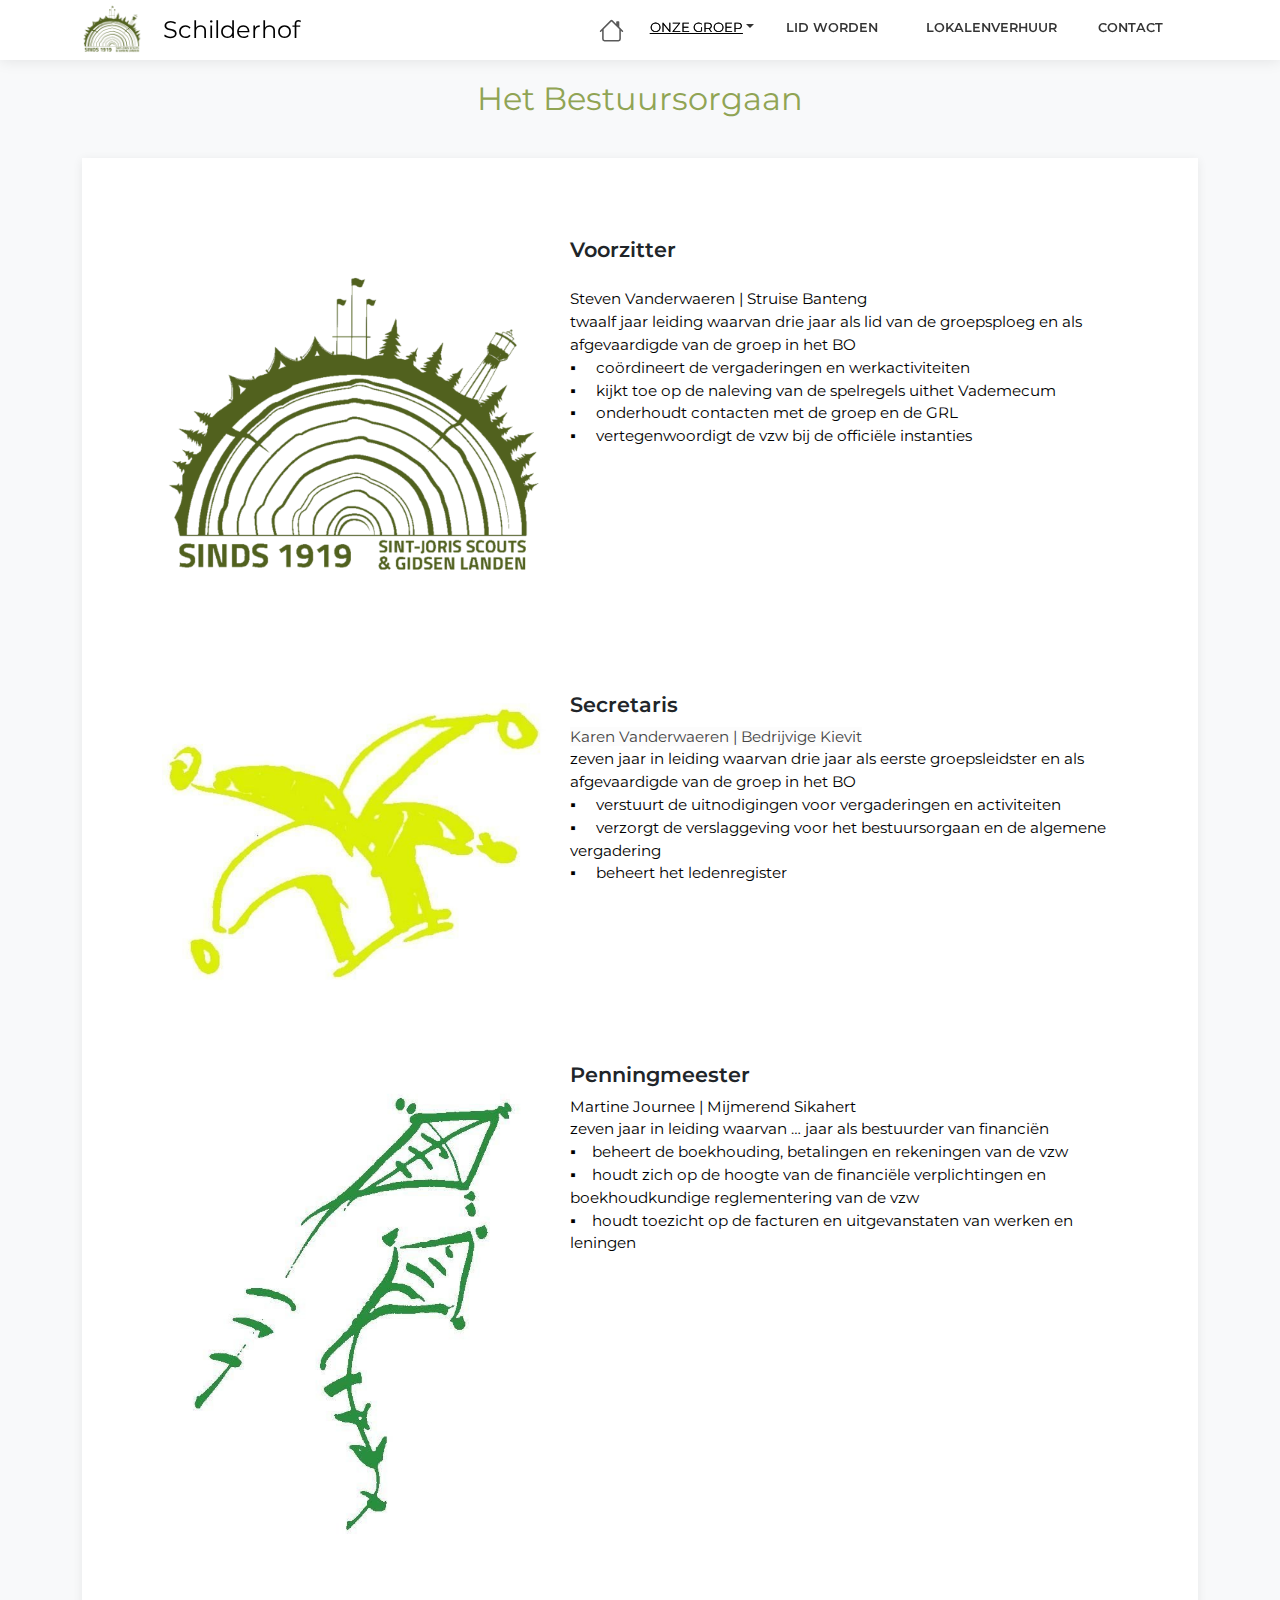
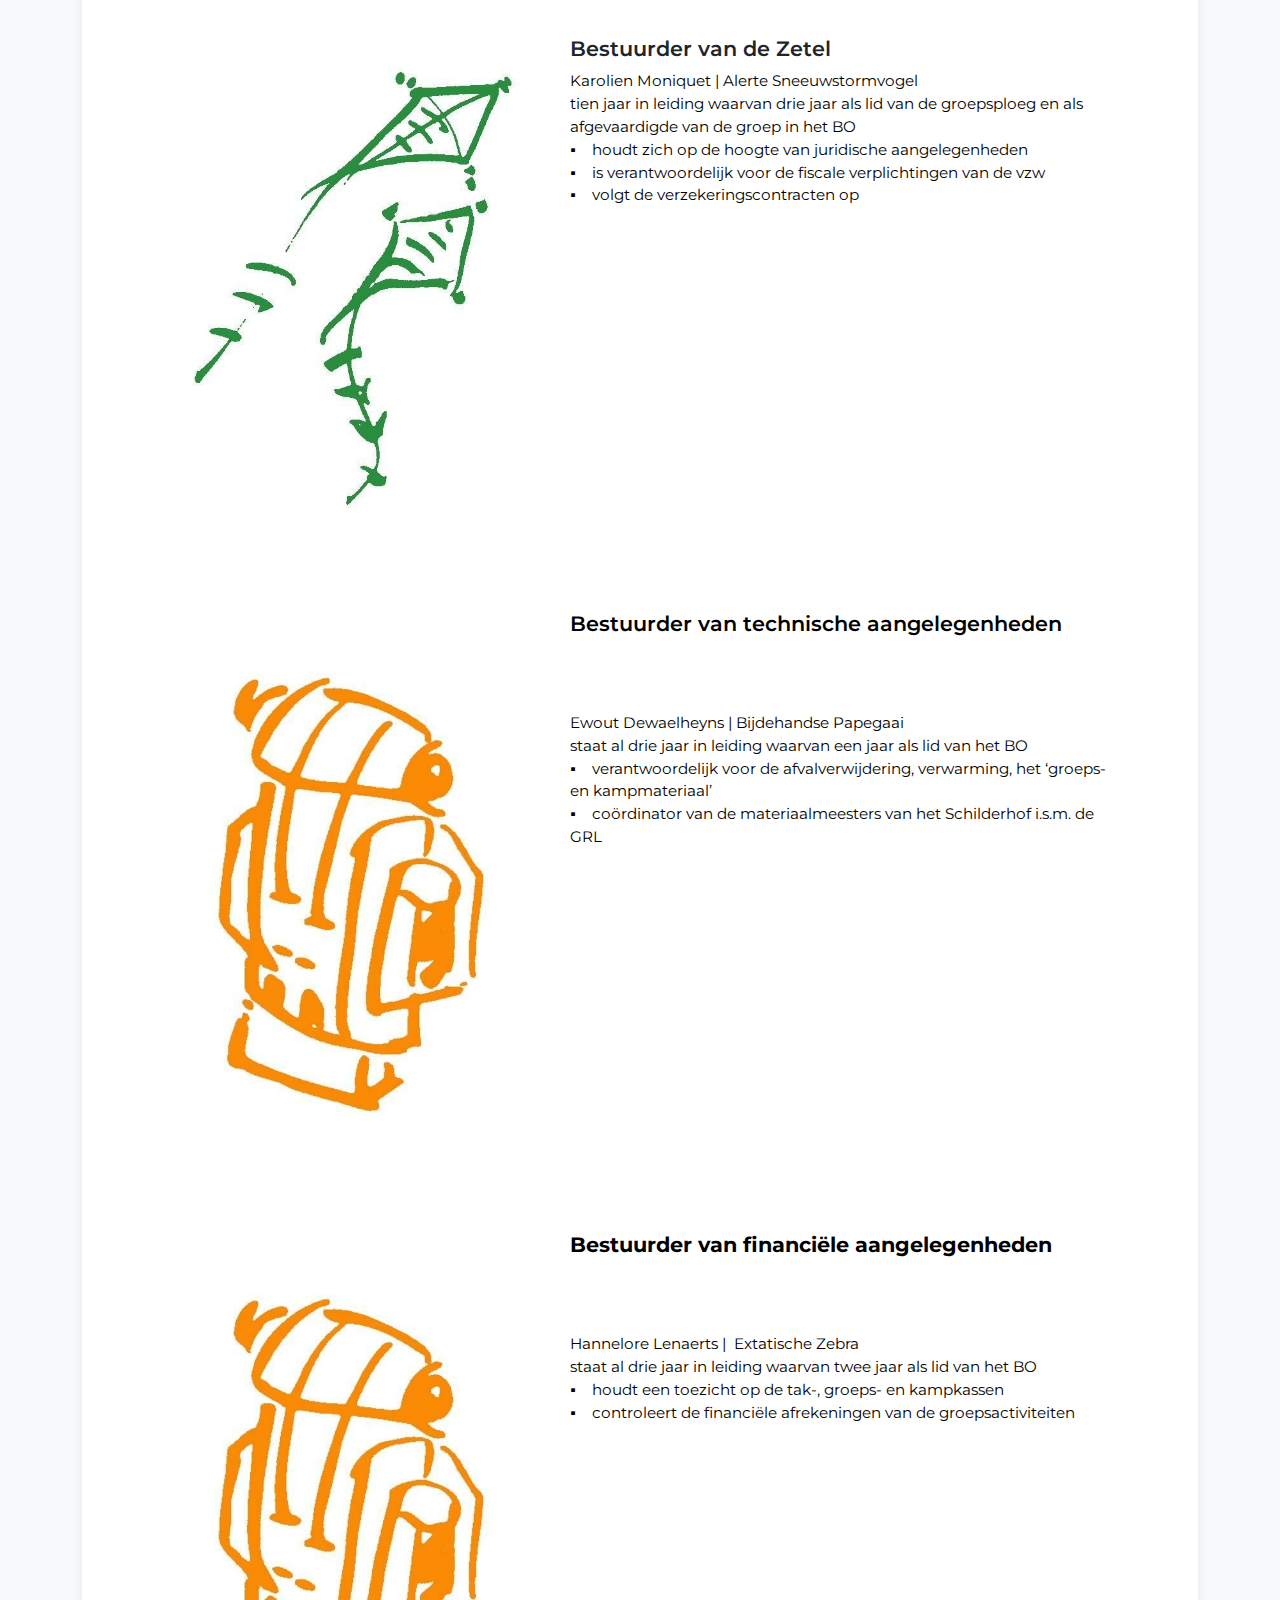
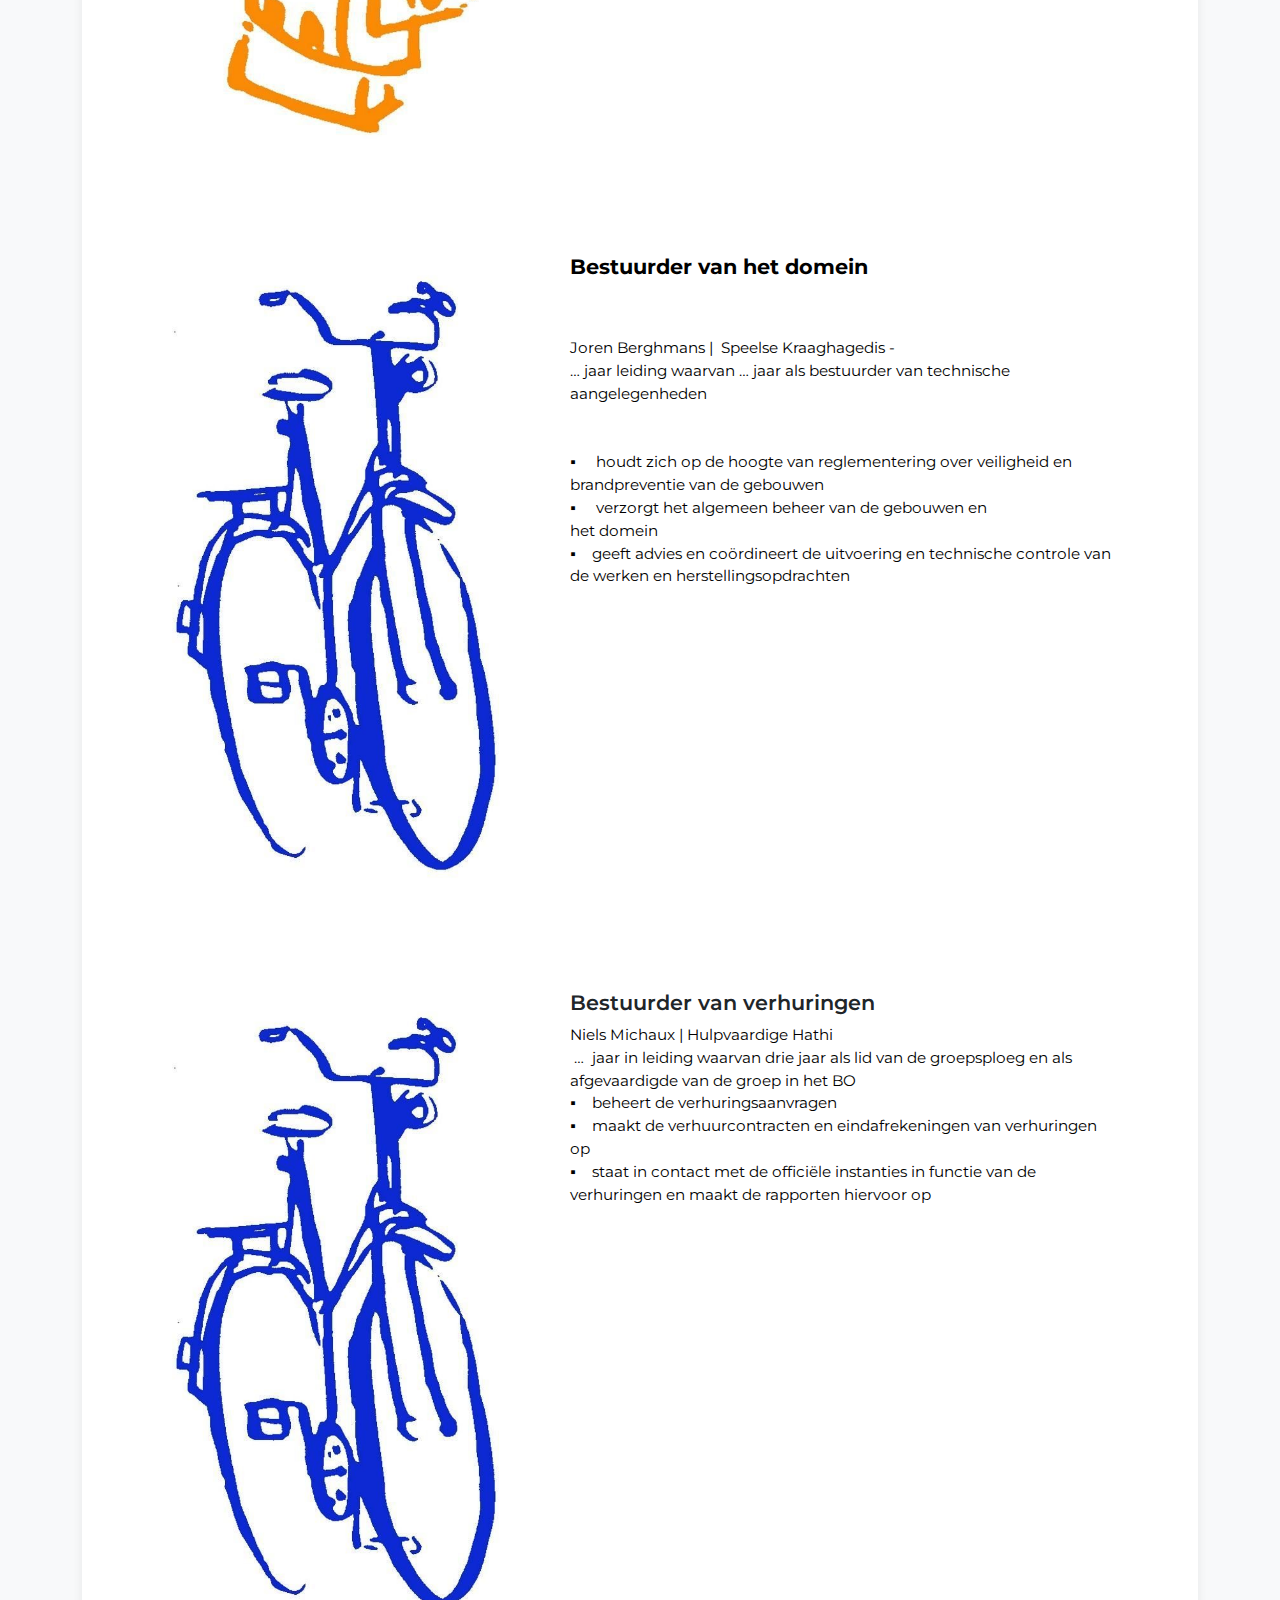
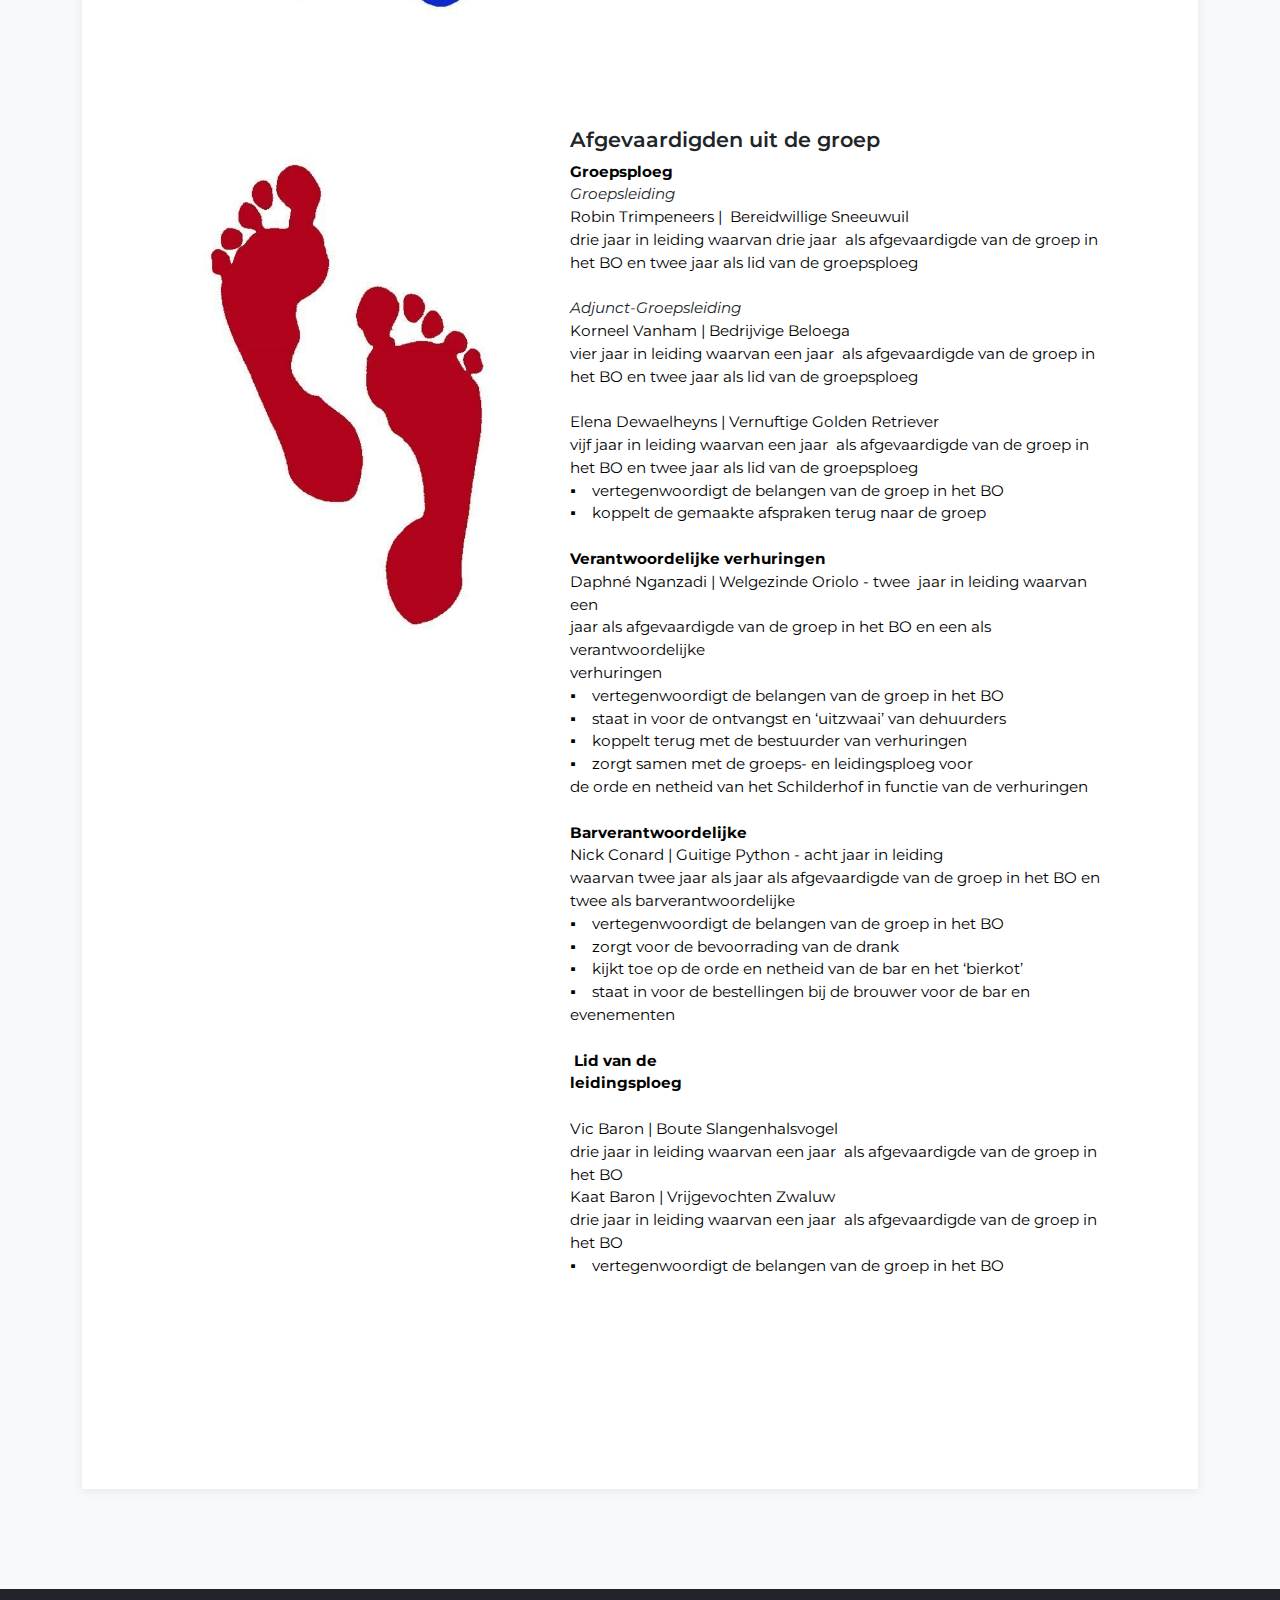
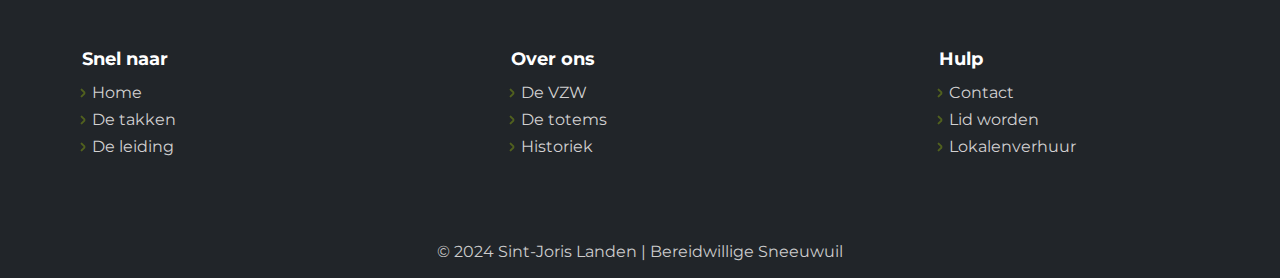
==== BOleden.html @ 9e057d5a "Initial upload" ====
<!DOCTYPE html>
<html data-bs-theme="light" lang="en">

<head>
    <meta charset="utf-8">
    <meta name="viewport" content="width=device-width, initial-scale=1.0, shrink-to-fit=no">
    <title>BO - Schilderhof</title>
    <meta name="description" content="Landense Sint-Joris scouts">
    <link rel="icon" type="image/png" sizes="512x512" href="assets/img/Logos/cropped-Pictogram-site-groen-transparant-vierkant-2.png">
    <link rel="icon" type="image/png" sizes="512x512" href="assets/img/Logos/cropped-Pictogram-site-groen-transparant-vierkant-2.png">
    <link rel="stylesheet" href="assets/bootstrap/css/bootstrap.min.css">
    <link rel="stylesheet" href="assets/css/Montserrat.css">
    <link rel="stylesheet" href="assets/css/baguetteBox.min.css">
    <link rel="stylesheet" href="assets/css/schilderhof.css">
    <link rel="stylesheet" href="assets/css/vanilla-zoom.min.css">
    <link rel="stylesheet" href="assets/css/VZW.css">
</head>

<body>
    <nav class="navbar navbar-expand-lg fixed-top bg-body clean-navbar" style="width: 100%;">
        <div class="container"><button data-bs-toggle="collapse" class="navbar-toggler" data-bs-target="#navcol-1"><span class="visually-hidden">Toggle navigation</span><span class="navbar-toggler-icon"></span></button>
            <div class="collapse navbar-collapse d-flex flex-row m-auto align-items-xl-center" id="navcol-1" style="width: 99%;"><img src="assets/img/Logos/cropped-Pictogram-site-groen-transparant-vierkant-2.png" width="71" height="60" style="width: 60px;height: 60px;"><a class="navbar-brand logo" href="index.html" style="padding-right: 0px;margin-right: 34px;padding-left: 6px;margin-left: 15px;">Schilderhof</a>
                <ul class="navbar-nav ms-auto">
                    <li class="nav-item" style="padding-right: 24px;transform: translateX(18px);"><a class="nav-link" href="index.html"><svg xmlns="http://www.w3.org/2000/svg" width="25" height="25" fill="currentColor" class="bi bi-house" viewBox="0 0 16 16">
                        <path d="M8.707 1.5a1 1 0 0 0-1.414 0L.646 8.146a.5.5 0 0 0 .708.708L2 8.207V13.5A1.5 1.5 0 0 0 3.5 15h9a1.5 1.5 0 0 0 1.5-1.5V8.207l.646.647a.5.5 0 0 0 .708-.708L13 5.793V2.5a.5.5 0 0 0-.5-.5h-1a.5.5 0 0 0-.5.5v1.293zM13 7.207V13.5a.5.5 0 0 1-.5.5h-9a.5.5 0 0 1-.5-.5V7.207l5-5z"/>
                    </svg></a></li>
                    <li class="nav-item text-center d-flex align-items-xl-start" style="width: 140px;font-family: Montserrat, sans-serif;padding-right: 0px;text-shadow: 0px 0px rgb(0,0,0);">
                        <div class="nav-item dropdown" style="padding-right: 0px;"><a class="dropdown-toggle text-center pe-xl-0" aria-expanded="false" data-bs-toggle="dropdown" href="#" style="color: var(--bs-navbar-hover-color);width: 120px;height: 35.1875px;display: block;padding: 8px;font-family: Montserrat, sans-serif;text-shadow: 0px 0px var(--bs-navbar-active-color);--bs-body-font-weight: 400;">ONZE GROEP</a>
                            <div class="dropdown-menu"><a class="dropdown-item" href="over-ons.html">De groep</a><a class="dropdown-item" href="takken.html">De takken</a><a class="dropdown-item" href="leiding.html">De leiding</a><a class="dropdown-item" href="DeVZW.html">De VZW</a><a class="dropdown-item" href="historiek.html" style="color: rgb(33, 37, 41);">Historiek</a><a class="dropdown-item" href="totems.html">De Totems</a></div>
                        </div>
                    </li>
                    <li class="nav-item text-center" style="width: 140px;padding-right: 0px;"><a class="nav-link text-center d-flex" href="lidWorden.html" style="color: var(--bs-navbar-hover-color);font-family: Montserrat, sans-serif;">Lid worden</a></li>
                    <li class="nav-item" style="width: 140px;padding-right: 0px;"><a class="nav-link" href="lokalenverhuur.html" style="color: var(--bs-navbar-hover-color);">Lokalenverhuur</a></li>
                    <li class="nav-item" style="width: 140px;padding-right: 0px;padding-left: 32px;"><a class="nav-link" href="contact.html" style="color: var(--bs-navbar-hover-color);">Contact</a></li>
                </ul>
            </div>
        </div>
    </nav>
    <main class="page">
        <section class="clean-block clean-blog-list dark">
            <div class="container">
                <div class="block-heading">
                    <h2 class="turnGreenLogo">Het Bestuursorgaan</h2>
                </div>
                <div class="block-content">
                    <div id="groepsploeg" class="clean-blog-post">
                        <div class="row">
                            <div class="col-lg-5"><img class="rounded img-fluid" src="assets/img/Logos/cropped-Pictogram-site-groen-transparant-vierkant-2.png"></div>
                            <div class="col-lg-7">
                                <h3>Voorzitter</h3>
                                <div class="info"></div>
                                <p><span style="color: black;">Steven Vanderwaeren | Struise Banteng&nbsp;</span><br><span style="color: black;">twaalf jaar leiding waarvan drie jaar als lid van de groepsploeg en als afgevaardigde van&nbsp;de groep in het BO</span><br><span style="color: black;">▪&nbsp; &nbsp; &nbsp;coördineert de vergaderingen en werkactiviteiten</span><br><span style="color: black;">▪&nbsp; &nbsp; &nbsp;kijkt toe op de naleving van de spelregels uithet Vademecum</span><br><span style="color: black;">▪&nbsp; &nbsp; &nbsp;onderhoudt contacten met de groep en de GRL</span><br><span style="color: black;">▪&nbsp; &nbsp; &nbsp;vertegenwoordigt de vzw bij de officiële instanties</span><br><br><br></p>
                            </div>
                        </div>
                    </div>
                    <div class="clean-blog-post">
                        <div class="row">
                            <div class="col-lg-5"><img class="rounded img-fluid" src="assets/img/Takken/Takteken_kapoenen-zeehondjes_hr_rgb.jpg"></div>
                            <div class="col-lg-7">
                                <h3>Secretaris</h3>
                                <p><span style="color: rgb(68, 68, 68); background-color: rgb(252, 252, 252);">Karen Vanderwaeren | Bedrijvige Kievit</span><br><span style="color: black;"> zeven jaar in leiding waarvan drie jaar als eerste groepsleidster en als afgevaardigde van de groep in het BO</span><br><span style="color: black;">▪&nbsp; &nbsp; &nbsp;verstuurt de uitnodigingen voor vergaderingen en&nbsp;activiteiten</span><br><span style="color: black;">▪&nbsp; &nbsp; &nbsp;verzorgt de verslaggeving voor het bestuursorgaan&nbsp;en de algemene vergadering</span><br><span style="color: black;">▪&nbsp; &nbsp; &nbsp;beheert het ledenregister</span><br><br><br></p>
                            </div>
                        </div>
                    </div>
                    <div class="clean-blog-post">
                        <div class="row">
                            <div class="col-lg-5"><img class="rounded img-fluid" src="assets/img/Takken/Takteken_(zee)kabouters-welpen_hr_rgb.jpg"></div>
                            <div class="col-lg-7">
                                <h3>Penningmeester</h3>
                                <p><span style="color: black;">Martine&nbsp;Journee | Mijmerend Sikahert&nbsp;</span><br><span style="color: black;">zeven jaar in leiding waarvan … jaar als&nbsp;bestuurder van financiën</span><br><span style="color: black;">▪&nbsp; &nbsp; beheert de boekhouding, betalingen en rekeningen&nbsp;van de vzw</span><br><span style="color: black;">▪&nbsp; &nbsp; houdt zich op de hoogte van de financiële&nbsp;verplichtingen en boekhoudkundige reglementering van de vzw</span><br><span style="color: black;">▪&nbsp; &nbsp; houdt toezicht op de facturen en uitgevanstaten&nbsp;van werken en leningen</span><br><br><br><br><br></p>
                            </div>
                        </div>
                    </div>
                    <div class="clean-blog-post">
                        <div class="row">
                            <div class="col-lg-5"><img class="rounded img-fluid" src="assets/img/Takken/Takteken_(zee)kabouters-welpen_hr_rgb.jpg"></div>
                            <div class="col-lg-7">
                                <h3>Bestuurder van de Zetel</h3>
                                <p><span style="color: black;">Karolien Moniquet | Alerte Sneeuwstormvogel </span><br><span style="color: black;">tien jaar in leiding waarvan drie jaar als lid van de groepsploeg en als afgevaardigde van de groep in het BO</span><br><span style="color: black;">▪&nbsp;&nbsp;&nbsp;&nbsp;houdt zich op de hoogte van juridische aangelegenheden</span><br><span style="color: black;">▪&nbsp;&nbsp;&nbsp;&nbsp;is verantwoordelijk voor de fiscale verplichtingen van de vzw</span><br><span style="color: black;">▪&nbsp;&nbsp;&nbsp;&nbsp;volgt de verzekeringscontracten op</span><br><br><br></p>
                            </div>
                        </div>
                    </div>
                    <div class="clean-blog-post">
                        <div class="row">
                            <div class="col-lg-5"><img class="rounded img-fluid" src="assets/img/Takken/Takteken_jonggidsen-jongverkenners-scheepsmakkers_hr_rgb%20web%202020.jpg"></div>
                            <div class="col-lg-7">
                                <h3><span style="color: black;">Bestuurder van&nbsp;technische aangelegenheden </span><br><br><br></h3>
                                <div class="info"></div>
                                <p><span style="color: black;">Ewout Dewaelheyns | Bijdehandse Papegaai </span><br><span style="color: black;">staat al drie jaar in leiding waarvan een&nbsp;jaar als lid van het BO</span><br><span style="color: black;">▪&nbsp; &nbsp; verantwoordelijk voor de afvalverwijdering,&nbsp;verwarming, het ‘groeps- en kampmateriaal’</span><br><span style="color: black;">▪&nbsp; &nbsp; coördinator van de materiaalmeesters van het&nbsp;Schilderhof i.s.m. de GRL</span><br><br><br><br><br></p>
                            </div>
                        </div>
                    </div>
                    <div class="clean-blog-post">
                        <div class="row">
                            <div class="col-lg-5"><img class="rounded img-fluid" src="assets/img/Takken/Takteken_jonggidsen-jongverkenners-scheepsmakkers_hr_rgb%20web%202020.jpg"></div>
                            <div class="col-lg-7">
                                <h3><strong><span style="color: black;">Bestuurder van financiële aangelegenheden</span></strong><br><br><br></h3>
                                <div class="info"></div>
                                <p><span style="color: black;">Hannelore Lenaerts |&nbsp; Extatische Zebra </span><br><span style="color: black;">staat al drie jaar in leiding waarvan twee jaar als lid van het BO</span><br><span style="color: black;">▪&nbsp; &nbsp; houdt een toezicht op de tak-, groeps- en&nbsp;kampkassen</span><br><span style="color: black;">▪&nbsp; &nbsp; controleert de financiële afrekeningen van de&nbsp;groepsactiviteiten</span><br><br></p>
                            </div>
                        </div>
                    </div>
                    <div class="clean-blog-post">
                        <div class="row">
                            <div class="col-lg-5"><img class="rounded img-fluid" src="assets/img/Takken/Takteken_(zee)gidsen-verkenners_hr_rgb%20web2020.jpg"></div>
                            <div class="col-lg-7">
                                <h3><strong><span style="color: black;">Bestuurder van het domein</span></strong><br><br><br></h3>
                                <p><span style="color: black;">Joren Berghmans |&nbsp; Speelse Kraaghagedis -</span><br><span style="color: black;">… jaar leiding waarvan … jaar als bestuurder van technische aangelegenheden </span><br><br><br><span style="color: black;">▪&nbsp;&nbsp;&nbsp;&nbsp;&nbsp;houdt zich op de hoogte van reglementering over veiligheid en brandpreventie van de gebouwen</span><br><span style="color: black;">▪&nbsp;&nbsp;&nbsp;&nbsp;&nbsp;verzorgt het algemeen beheer van de gebouwen en</span><br><span style="color: black;">het domein</span><br><span style="color: black;">▪&nbsp;&nbsp;&nbsp;&nbsp;geeft advies en coördineert de uitvoering en technische controle van de werken en herstellingsopdrachten</span><br><br><br></p>
                            </div>
                        </div>
                    </div>
                    <div class="clean-blog-post">
                        <div class="row">
                            <div class="col-lg-5"><img class="rounded img-fluid" src="assets/img/Takken/Takteken_(zee)gidsen-verkenners_hr_rgb%20web2020.jpg"></div>
                            <div class="col-lg-7">
                                <h3>Bestuurder van verhuringen</h3>
                                <p><span style="color: black;">Niels Michaux | Hulpvaardige Hathi&nbsp;</span><br><span style="color: black;">&nbsp;…&nbsp; jaar in leiding waarvan drie jaar als lid van de groepsploeg en als afgevaardigde van de groep in het BO</span><br><span style="color: black;">▪&nbsp;&nbsp;&nbsp;&nbsp;beheert de verhuringsaanvragen</span><br><span style="color: black;">▪&nbsp;&nbsp;&nbsp;&nbsp;maakt de verhuurcontracten en eindafrekeningen van verhuringen op</span><br><span style="color: black;">▪&nbsp;&nbsp;&nbsp;&nbsp;staat in contact met de officiële instanties in functie van de verhuringen en maakt de rapporten hiervoor op</span><br><br><br></p>
                            </div>
                        </div>
                    </div>
                    <div class="clean-blog-post">
                        <div class="row">
                            <div class="col-lg-5"><img class="rounded img-fluid" src="assets/img/Takken/Takteken_jins-loodsen_hr_rgb%20web2020.jpg"></div>
                            <div class="col-lg-7">
                                <h3>Afgevaardigden uit de groep</h3>
                                <p>
                                    <strong><span style="color: black;">Groepsploeg</span></strong>
                                    <br><i>Groepsleiding</i>
                                    <br><span style="color: black;">Robin Trimpeneers |&nbsp; Bereidwillige Sneeuwuil</span><br><span style="color: black;">drie jaar in leiding waarvan drie jaar &nbsp;als&nbsp;afgevaardigde van de groep in het BO en twee&nbsp;jaar als lid van de groepsploeg</span><br>
                                    <br><i>Adjunct-Groepsleiding</i>
                                    <br><span style="color: black;">Korneel Vanham | Bedrijvige Beloega </span><br><span style="color: black;">vier jaar in leiding waarvan een jaar &nbsp;als&nbsp;afgevaardigde van de groep in het BO en twee&nbsp;jaar als lid van de groepsploeg</span><br>
                                    <br><span style="color: black;">Elena Dewaelheyns | Vernuftige Golden Retriever </span><br><span style="color: black;">vijf jaar in leiding waarvan een jaar &nbsp;als&nbsp;afgevaardigde van de groep in het BO en twee&nbsp;jaar als lid van de groepsploeg</span><br>


                                    <span style="color: black;">▪&nbsp; &nbsp; vertegenwoordigt de belangen van de groep in het&nbsp;BO</span><br><span style="color: black;">▪&nbsp; &nbsp; koppelt de gemaakte afspraken terug naar de groep</span>
                                    <br><br><strong><span style="color: black;">Verantwoordelijke verhuringen</span></strong><br><span style="color: black;">Daphné Nganzadi | Welgezinde Oriolo  - twee&nbsp; jaar in leiding waarvan een&nbsp;</span><br><span style="color: black;">jaar als afgevaardigde van de groep in het BO en een als verantwoordelijke</span><br><span style="color: black;">verhuringen</span><br><span style="color: black;">▪&nbsp;&nbsp;&nbsp;&nbsp;vertegenwoordigt de belangen van de groep in het BO</span><br><span style="color: black;">▪&nbsp;&nbsp;&nbsp;&nbsp;staat in voor de ontvangst en ‘uitzwaai’ van dehuurders</span><br><span style="color: black;">▪&nbsp;&nbsp;&nbsp;&nbsp;koppelt terug met de bestuurder van verhuringen</span><br><span style="color: black;">▪&nbsp;&nbsp;&nbsp;&nbsp;zorgt samen met de groeps- en leidingsploeg voor</span><br><span style="color: black;">de orde en netheid van het Schilderhof in functie van de verhuringen</span><br><br><strong><span style="color: black;">Barverantwoordelijke</span></strong><span style="color: black;">&nbsp;</span><br><span style="color: black;">Nick Conard |&nbsp;Guitige Python - acht jaar in leiding</span><br><span style="color: black;">waarvan twee jaar als jaar als&nbsp;afgevaardigde van de groep in het BO en twee als barverantwoordelijke</span><br><span style="color: black;">▪&nbsp; &nbsp; vertegenwoordigt de belangen van de groep in het&nbsp;BO</span><br><span style="color: black;">▪&nbsp; &nbsp; zorgt voor de bevoorrading van de drank</span><br><span style="color: black;">▪&nbsp; &nbsp; kijkt toe op de orde en netheid van de bar en het&nbsp;‘bierkot’</span><br><span style="color: black;">▪&nbsp; &nbsp; staat in voor de bestellingen bij de brouwer voor&nbsp;de bar en evenementen</span><br><br><span style="color: black;">&nbsp;</span><strong><span style="color: black;">Lid van de</span></strong><br><strong><span style="color: black;">leidingsploeg</span></strong><br><br>
                                    <span style="color: black;">Vic Baron | Boute Slangenhalsvogel </span><br><span style="color: black;">drie jaar in leiding waarvan een jaar &nbsp;als&nbsp;afgevaardigde van de groep in het BO<br>
                                    <span style="color: black;">Kaat Baron | Vrijgevochten Zwaluw</span><br><span style="color: black;">drie jaar in leiding waarvan een jaar &nbsp;als&nbsp;afgevaardigde van de groep in het BO<br>


                                        <span style="color: black;">▪&nbsp; &nbsp; vertegenwoordigt de belangen van de groep in het&nbsp;BO</span><br><br><br></span></span></p>
                            </div>
                        </div>
                    </div>
                </div>
            </div>
        </section>
    </main>
    <footer class="page-footer dark">
        <div class="container">
            <div class="row" style="width: 1714px;">
                <div class="col-sm-3">
                    <h5>Snel naar</h5>
                    <ul>
                        <li><a href="index.html">Home</a></li>
                        <li><a href="takken.html">De takken</a></li>
                        <li><a href="leiding.html">De leiding</a></li>
                    </ul>
                </div>
                <div class="col-sm-3">
                    <h5>Over ons</h5>
                    <ul>
                        <li><a href="DeVZW.html">De VZW</a></li>
                        <li><a href="totems.html">De totems</a></li>
                        <li><a href="historiek.html">Historiek</a></li>
                    </ul>
                </div>
                <div class="col-sm-3">
                    <h5>Hulp</h5>
                    <ul>
                        <li><a href="contact.html">Contact</a></li>
                        <li><a href="lidWorden.html">Lid worden</a></li>
                        <li><a href="lokalenverhuur.html">Lokalenverhuur</a></li>
                    </ul>
                </div>
            </div>
        </div>
        <div class="footer-copyright">
            <p>© 2024 Sint-Joris Landen | Bereidwillige Sneeuwuil</p>
        </div>
    </footer>
    <script src="assets/bootstrap/js/bootstrap.min.js"></script>
    <script src="assets/js/baguetteBox.min.js"></script>
    <script src="assets/js/vanilla-zoom.js"></script>
    <script src="assets/js/theme.js"></script>
</body>

</html>
---- assets/css/Montserrat.css ----
@font-face {
	font-family: 'Montserrat';
	src: url(../../assets/fonts/Montserrat-07f7abc9526c92ebf122fe83f1db1a7b.woff2) format('woff2');
	font-weight: 400;
	font-style: italic;
	font-display: swap;
	unicode-range: U+0460-052F, U+1C80-1C88, U+20B4, U+2DE0-2DFF, U+A640-A69F, U+FE2E-FE2F;
}

@font-face {
	font-family: 'Montserrat';
	src: url(../../assets/fonts/Montserrat-af6a51590ef477dd0d72c7d836a538b7.woff2) format('woff2');
	font-weight: 400;
	font-style: italic;
	font-display: swap;
	unicode-range: U+0301, U+0400-045F, U+0490-0491, U+04B0-04B1, U+2116;
}

@font-face {
	font-family: 'Montserrat';
	src: url(../../assets/fonts/Montserrat-808d54538461b6bfc3814fd0c4cfcb0d.woff2) format('woff2');
	font-weight: 400;
	font-style: italic;
	font-display: swap;
	unicode-range: U+0102-0103, U+0110-0111, U+0128-0129, U+0168-0169, U+01A0-01A1, U+01AF-01B0, U+0300-0301, U+0303-0304, U+0308-0309, U+0323, U+0329, U+1EA0-1EF9, U+20AB;
}

@font-face {
	font-family: 'Montserrat';
	src: url(../../assets/fonts/Montserrat-7c83c1393870ddb483e1cc0bc801f0b2.woff2) format('woff2');
	font-weight: 400;
	font-style: italic;
	font-display: swap;
	unicode-range: U+0100-02AF, U+0304, U+0308, U+0329, U+1E00-1E9F, U+1EF2-1EFF, U+2020, U+20A0-20AB, U+20AD-20C0, U+2113, U+2C60-2C7F, U+A720-A7FF;
}

@font-face {
	font-family: 'Montserrat';
	src: url(../../assets/fonts/Montserrat-5ae77876c035661b977495c1198f6880.woff2) format('woff2');
	font-weight: 400;
	font-style: italic;
	font-display: swap;
	unicode-range: U+0000-00FF, U+0131, U+0152-0153, U+02BB-02BC, U+02C6, U+02DA, U+02DC, U+0304, U+0308, U+0329, U+2000-206F, U+2074, U+20AC, U+2122, U+2191, U+2193, U+2212, U+2215, U+FEFF, U+FFFD;
}

@font-face {
	font-family: 'Montserrat';
	src: url(../../assets/fonts/Montserrat-07f7abc9526c92ebf122fe83f1db1a7b.woff2) format('woff2');
	font-weight: 600;
	font-style: italic;
	font-display: swap;
	unicode-range: U+0460-052F, U+1C80-1C88, U+20B4, U+2DE0-2DFF, U+A640-A69F, U+FE2E-FE2F;
}

@font-face {
	font-family: 'Montserrat';
	src: url(../../assets/fonts/Montserrat-af6a51590ef477dd0d72c7d836a538b7.woff2) format('woff2');
	font-weight: 600;
	font-style: italic;
	font-display: swap;
	unicode-range: U+0301, U+0400-045F, U+0490-0491, U+04B0-04B1, U+2116;
}

@font-face {
	font-family: 'Montserrat';
	src: url(../../assets/fonts/Montserrat-808d54538461b6bfc3814fd0c4cfcb0d.woff2) format('woff2');
	font-weight: 600;
	font-style: italic;
	font-display: swap;
	unicode-range: U+0102-0103, U+0110-0111, U+0128-0129, U+0168-0169, U+01A0-01A1, U+01AF-01B0, U+0300-0301, U+0303-0304, U+0308-0309, U+0323, U+0329, U+1EA0-1EF9, U+20AB;
}

@font-face {
	font-family: 'Montserrat';
	src: url(../../assets/fonts/Montserrat-7c83c1393870ddb483e1cc0bc801f0b2.woff2) format('woff2');
	font-weight: 600;
	font-style: italic;
	font-display: swap;
	unicode-range: U+0100-02AF, U+0304, U+0308, U+0329, U+1E00-1E9F, U+1EF2-1EFF, U+2020, U+20A0-20AB, U+20AD-20C0, U+2113, U+2C60-2C7F, U+A720-A7FF;
}

@font-face {
	font-family: 'Montserrat';
	src: url(../../assets/fonts/Montserrat-5ae77876c035661b977495c1198f6880.woff2) format('woff2');
	font-weight: 600;
	font-style: italic;
	font-display: swap;
	unicode-range: U+0000-00FF, U+0131, U+0152-0153, U+02BB-02BC, U+02C6, U+02DA, U+02DC, U+0304, U+0308, U+0329, U+2000-206F, U+2074, U+20AC, U+2122, U+2191, U+2193, U+2212, U+2215, U+FEFF, U+FFFD;
}

@font-face {
	font-family: 'Montserrat';
	src: url(../../assets/fonts/Montserrat-07f7abc9526c92ebf122fe83f1db1a7b.woff2) format('woff2');
	font-weight: 700;
	font-style: italic;
	font-display: swap;
	unicode-range: U+0460-052F, U+1C80-1C88, U+20B4, U+2DE0-2DFF, U+A640-A69F, U+FE2E-FE2F;
}

@font-face {
	font-family: 'Montserrat';
	src: url(../../assets/fonts/Montserrat-af6a51590ef477dd0d72c7d836a538b7.woff2) format('woff2');
	font-weight: 700;
	font-style: italic;
	font-display: swap;
	unicode-range: U+0301, U+0400-045F, U+0490-0491, U+04B0-04B1, U+2116;
}

@font-face {
	font-family: 'Montserrat';
	src: url(../../assets/fonts/Montserrat-808d54538461b6bfc3814fd0c4cfcb0d.woff2) format('woff2');
	font-weight: 700;
	font-style: italic;
	font-display: swap;
	unicode-range: U+0102-0103, U+0110-0111, U+0128-0129, U+0168-0169, U+01A0-01A1, U+01AF-01B0, U+0300-0301, U+0303-0304, U+0308-0309, U+0323, U+0329, U+1EA0-1EF9, U+20AB;
}

@font-face {
	font-family: 'Montserrat';
	src: url(../../assets/fonts/Montserrat-7c83c1393870ddb483e1cc0bc801f0b2.woff2) format('woff2');
	font-weight: 700;
	font-style: italic;
	font-display: swap;
	unicode-range: U+0100-02AF, U+0304, U+0308, U+0329, U+1E00-1E9F, U+1EF2-1EFF, U+2020, U+20A0-20AB, U+20AD-20C0, U+2113, U+2C60-2C7F, U+A720-A7FF;
}

@font-face {
	font-family: 'Montserrat';
	src: url(../../assets/fonts/Montserrat-5ae77876c035661b977495c1198f6880.woff2) format('woff2');
	font-weight: 700;
	font-style: italic;
	font-display: swap;
	unicode-range: U+0000-00FF, U+0131, U+0152-0153, U+02BB-02BC, U+02C6, U+02DA, U+02DC, U+0304, U+0308, U+0329, U+2000-206F, U+2074, U+20AC, U+2122, U+2191, U+2193, U+2212, U+2215, U+FEFF, U+FFFD;
}

@font-face {
	font-family: 'Montserrat';
	src: url(../../assets/fonts/Montserrat-99764e33f03a95926b938c6f56e08a4f.woff2) format('woff2');
	font-weight: 400;
	font-style: normal;
	font-display: swap;
	unicode-range: U+0460-052F, U+1C80-1C88, U+20B4, U+2DE0-2DFF, U+A640-A69F, U+FE2E-FE2F;
}

@font-face {
	font-family: 'Montserrat';
	src: url(../../assets/fonts/Montserrat-cc6c968bcebf02819ee3afff266119d9.woff2) format('woff2');
	font-weight: 400;
	font-style: normal;
	font-display: swap;
	unicode-range: U+0301, U+0400-045F, U+0490-0491, U+04B0-04B1, U+2116;
}

@font-face {
	font-family: 'Montserrat';
	src: url(../../assets/fonts/Montserrat-f32ddc894c166fbd8bc0d500ff2aeb3d.woff2) format('woff2');
	font-weight: 400;
	font-style: normal;
	font-display: swap;
	unicode-range: U+0102-0103, U+0110-0111, U+0128-0129, U+0168-0169, U+01A0-01A1, U+01AF-01B0, U+0300-0301, U+0303-0304, U+0308-0309, U+0323, U+0329, U+1EA0-1EF9, U+20AB;
}

@font-face {
	font-family: 'Montserrat';
	src: url(../../assets/fonts/Montserrat-bcb799eba0c324e431d5daac3e5ea6bf.woff2) format('woff2');
	font-weight: 400;
	font-style: normal;
	font-display: swap;
	unicode-range: U+0100-02AF, U+0304, U+0308, U+0329, U+1E00-1E9F, U+1EF2-1EFF, U+2020, U+20A0-20AB, U+20AD-20C0, U+2113, U+2C60-2C7F, U+A720-A7FF;
}

@font-face {
	font-family: 'Montserrat';
	src: url(../../assets/fonts/Montserrat-5cfb114945f0457bd5a940932bb8156d.woff2) format('woff2');
	font-weight: 400;
	font-style: normal;
	font-display: swap;
	unicode-range: U+0000-00FF, U+0131, U+0152-0153, U+02BB-02BC, U+02C6, U+02DA, U+02DC, U+0304, U+0308, U+0329, U+2000-206F, U+2074, U+20AC, U+2122, U+2191, U+2193, U+2212, U+2215, U+FEFF, U+FFFD;
}

@font-face {
	font-family: 'Montserrat';
	src: url(../../assets/fonts/Montserrat-99764e33f03a95926b938c6f56e08a4f.woff2) format('woff2');
	font-weight: 600;
	font-style: normal;
	font-display: swap;
	unicode-range: U+0460-052F, U+1C80-1C88, U+20B4, U+2DE0-2DFF, U+A640-A69F, U+FE2E-FE2F;
}

@font-face {
	font-family: 'Montserrat';
	src: url(../../assets/fonts/Montserrat-cc6c968bcebf02819ee3afff266119d9.woff2) format('woff2');
	font-weight: 600;
	font-style: normal;
	font-display: swap;
	unicode-range: U+0301, U+0400-045F, U+0490-0491, U+04B0-04B1, U+2116;
}

@font-face {
	font-family: 'Montserrat';
	src: url(../../assets/fonts/Montserrat-f32ddc894c166fbd8bc0d500ff2aeb3d.woff2) format('woff2');
	font-weight: 600;
	font-style: normal;
	font-display: swap;
	unicode-range: U+0102-0103, U+0110-0111, U+0128-0129, U+0168-0169, U+01A0-01A1, U+01AF-01B0, U+0300-0301, U+0303-0304, U+0308-0309, U+0323, U+0329, U+1EA0-1EF9, U+20AB;
}

@font-face {
	font-family: 'Montserrat';
	src: url(../../assets/fonts/Montserrat-bcb799eba0c324e431d5daac3e5ea6bf.woff2) format('woff2');
	font-weight: 600;
	font-style: normal;
	font-display: swap;
	unicode-range: U+0100-02AF, U+0304, U+0308, U+0329, U+1E00-1E9F, U+1EF2-1EFF, U+2020, U+20A0-20AB, U+20AD-20C0, U+2113, U+2C60-2C7F, U+A720-A7FF;
}

@font-face {
	font-family: 'Montserrat';
	src: url(../../assets/fonts/Montserrat-5cfb114945f0457bd5a940932bb8156d.woff2) format('woff2');
	font-weight: 600;
	font-style: normal;
	font-display: swap;
	unicode-range: U+0000-00FF, U+0131, U+0152-0153, U+02BB-02BC, U+02C6, U+02DA, U+02DC, U+0304, U+0308, U+0329, U+2000-206F, U+2074, U+20AC, U+2122, U+2191, U+2193, U+2212, U+2215, U+FEFF, U+FFFD;
}

@font-face {
	font-family: 'Montserrat';
	src: url(../../assets/fonts/Montserrat-99764e33f03a95926b938c6f56e08a4f.woff2) format('woff2');
	font-weight: 700;
	font-style: normal;
	font-display: swap;
	unicode-range: U+0460-052F, U+1C80-1C88, U+20B4, U+2DE0-2DFF, U+A640-A69F, U+FE2E-FE2F;
}

@font-face {
	font-family: 'Montserrat';
	src: url(../../assets/fonts/Montserrat-cc6c968bcebf02819ee3afff266119d9.woff2) format('woff2');
	font-weight: 700;
	font-style: normal;
	font-display: swap;
	unicode-range: U+0301, U+0400-045F, U+0490-0491, U+04B0-04B1, U+2116;
}

@font-face {
	font-family: 'Montserrat';
	src: url(../../assets/fonts/Montserrat-f32ddc894c166fbd8bc0d500ff2aeb3d.woff2) format('woff2');
	font-weight: 700;
	font-style: normal;
	font-display: swap;
	unicode-range: U+0102-0103, U+0110-0111, U+0128-0129, U+0168-0169, U+01A0-01A1, U+01AF-01B0, U+0300-0301, U+0303-0304, U+0308-0309, U+0323, U+0329, U+1EA0-1EF9, U+20AB;
}

@font-face {
	font-family: 'Montserrat';
	src: url(../../assets/fonts/Montserrat-bcb799eba0c324e431d5daac3e5ea6bf.woff2) format('woff2');
	font-weight: 700;
	font-style: normal;
	font-display: swap;
	unicode-range: U+0100-02AF, U+0304, U+0308, U+0329, U+1E00-1E9F, U+1EF2-1EFF, U+2020, U+20A0-20AB, U+20AD-20C0, U+2113, U+2C60-2C7F, U+A720-A7FF;
}

@font-face {
	font-family: 'Montserrat';
	src: url(../../assets/fonts/Montserrat-5cfb114945f0457bd5a940932bb8156d.woff2) format('woff2');
	font-weight: 700;
	font-style: normal;
	font-display: swap;
	unicode-range: U+0000-00FF, U+0131, U+0152-0153, U+02BB-02BC, U+02C6, U+02DA, U+02DC, U+0304, U+0308, U+0329, U+2000-206F, U+2074, U+20AC, U+2122, U+2191, U+2193, U+2212, U+2215, U+FEFF, U+FFFD;
}
---- assets/css/baguetteBox.min.css ----
/* !
 * baguetteBo$x.js
 * @author  feimosi
 * @version 1.11.1
 * @url https://github.com/feimosi/baguetteBox.js */

#baguetteBox-overlay {
  display: none;
  opacity: 0;
  position: fixed;
  overflow: hidden;
  top: 0;
  left: 0;
  width: 100%;
  height: 100%;
  z-index: 1000000;
  background-color: #222;
  background-color: rgba(0,0,0,.8);
  -webkit-transition: opacity .5s ease;
  transition: opacity .5s ease;
}

#baguetteBox-overlay.visible {
  opacity: 1;
}

#baguetteBox-overlay .full-image {
  display: inline-block;
  position: relative;
  width: 100%;
  height: 100%;
  text-align: center;
}

#baguetteBox-overlay .full-image figure {
  display: inline;
  margin: 0;
  height: 100%;
}

#baguetteBox-overlay .full-image img {
  display: inline-block;
  width: auto;
  height: auto;
  max-height: 100%;
  max-width: 100%;
  vertical-align: middle;
  -webkit-box-shadow: 0 0 8px rgba(0,0,0,.6);
  -moz-box-shadow: 0 0 8px rgba(0,0,0,.6);
  box-shadow: 0 0 8px rgba(0,0,0,.6);
}

#baguetteBox-overlay .full-image figcaption {
  display: block;
  position: absolute;
  bottom: 0;
  width: 100%;
  text-align: center;
  line-height: 1.8;
  white-space: normal;
  color: #ccc;
  background-color: #000;
  background-color: rgba(0,0,0,.6);
  font-family: sans-serif;
}

#baguetteBox-overlay .full-image:before {
  content: "";
  display: inline-block;
  height: 50%;
  width: 1px;
  margin-right: -1px;
}

#baguetteBox-slider {
  position: absolute;
  left: 0;
  top: 0;
  height: 100%;
  width: 100%;
  white-space: nowrap;
  -webkit-transition: left .4s ease,-webkit-transform .4s ease;
  transition: left .4s ease,-webkit-transform .4s ease;
  transition: left .4s ease,transform .4s ease;
  transition: left .4s ease,transform .4s ease,-webkit-transform .4s ease,-moz-transform .4s ease;
}

#baguetteBox-slider.bounce-from-right {
  -webkit-animation: bounceFromRight .4s ease-out;
  animation: bounceFromRight .4s ease-out;
}

#baguetteBox-slider.bounce-from-left {
  -webkit-animation: bounceFromLeft .4s ease-out;
  animation: bounceFromLeft .4s ease-out;
}

@keyframes bounceFromRight {
  0%, 100% {
    margin-left: 0;
  }
  50% {
    margin-left: -30px;
  }
}

@keyframes bounceFromLeft {
  0%, 100% {
    margin-left: 0;
  }
  50% {
    margin-left: 30px;
  }
}

.baguetteBox-button#next-button, .baguetteBox-button#previous-button {
  top: 50%;
  top: calc(50% - 30px);
  width: 44px;
  height: 60px;
}

.baguetteBox-button {
  position: absolute;
  cursor: pointer;
  outline: 0;
  padding: 0;
  margin: 0;
  border: 0;
  -moz-border-radius: 15%;
  border-radius: 15%;
  background-color: #323232;
  background-color: rgba(50,50,50,.5);
  color: #ddd;
  font: 1.6em sans-serif;
  -webkit-transition: background-color .4s ease;
  transition: background-color .4s ease;
}

.baguetteBox-button:focus, .baguetteBox-button:hover {
  background-color: rgba(50,50,50,.9);
}

.baguetteBox-button#next-button {
  right: 2%;
}

.baguetteBox-button#previous-button {
  left: 2%;
}

.baguetteBox-button#close-button {
  top: 20px;
  right: 2%;
  right: calc(2% + 6px);
  width: 30px;
  height: 30px;
}

.baguetteBox-button svg {
  position: absolute;
  left: 0;
  top: 0;
}

.baguetteBox-spinner {
  width: 40px;
  height: 40px;
  display: inline-block;
  position: absolute;
  top: 50%;
  left: 50%;
  margin-top: -20px;
  margin-left: -20px;
}

.baguetteBox-double-bounce1, .baguetteBox-double-bounce2 {
  width: 100%;
  height: 100%;
  -moz-border-radius: 50%;
  border-radius: 50%;
  background-color: #fff;
  opacity: .6;
  position: absolute;
  top: 0;
  left: 0;
  -webkit-animation: bounce 2s infinite ease-in-out;
  animation: bounce 2s infinite ease-in-out;
}

.baguetteBox-double-bounce2 {
  -webkit-animation-delay: -1s;
  animation-delay: -1s;
}

@keyframes bounce {
  0%, 100% {
    -webkit-transform: scale(0);
    -moz-transform: scale(0);
    transform: scale(0);
  }
  50% {
    -webkit-transform: scale(1);
    -moz-transform: scale(1);
    transform: scale(1);
  }
}

.clean-block .content {
  --bs-bg-opacity: 1;
  background-color: rgba(var(--bs-body-bg-rgb), var(--bs-bg-opacity));
}

.clean-block.clean-catalog .products .row:first-of-type {
}

.clean-product-item .product-name a {
  color: var(--bs-body-color);
}

.clean-navbar {
}
---- assets/css/schilderhof.css ----
.dropdown {
  font-size: smaller;
  color: inherit;
}
.turnGreenLogo {
  color: #90a454;
}
.turnSmoothGreen {
  color: #90a454;
}

.allign-center {
  text-align: center;
}
i:hover {
  color: black;
}
.search-bar {
  display: flex;
  justify-content: center;
  padding: 24px;
}
main.page {
  width: 100% !important;
  margin: 0 !important;
  padding: 0 !important;
}
.search-bar input {
  width: 50%;
  min-width: 300px;
  padding: 12px 24px;
  border-radius: 24px;
  font-size: 16px;
  border: 0;
  outline: none;
}
footer.page-footer {
  width: 100% !important; /* Ensures the footer takes full device width */
  margin: 0 auto; /* Center align footer content */
}
.search-bar [list]::-webkit-calendar-picker-indicator {
  display: none !important;
}
#info {
  display: none;
}
/* Media query for screens less than 768px */
@media (max-width: 768px) {
  /* Hide all images */
  img {
    display: none !important;
  }

  /* Hide the logo and home icon */
  .navbar-brand,
  .navbar-nav .nav-item:first-child {
    display: none !important;
  }
  #info {
    display: inline;
  }
  #overOns {
    display: none;
  }
  main {
    padding-top: 20px;
  }

  /* Make the navbar use the full width */
  .navbar-collapse {
    width: 100% !important;
    justify-content: center;
  }

  /* Center all text */
  body,
  h2,
  h3,
  p,
  a {
    text-align: center;
  }

  /* Ensure the main section uses 100% of the width */
  main.page {
    width: 100% !important;
    margin: 0 !important;
    padding: 0 !important;
  }

  /* Remove the background image and set a transparent background */
  #mainSectionWithImage {
    background-image: none !important;
    background-color: transparent !important;
  }

  /* Ensure navbar is centered and more mobile-friendly */
  .navbar-nav {
    text-align: center;
    width: 100%;
  }
  footer.page-footer .container {
    display: none !important; /* Hide all content inside the footer except the copyright */
  }

  footer.page-footer .footer-copyright {
    display: block !important; /* Ensure the copyright section remains visible */
    text-align: center; /* Optionally center-align the text */
    padding: 10px 0; /* Add some padding for better appearance */
  }

  .feature-text {
    flex-direction: column;
    align-items: flex-start;
  }

  .feature-header {
    margin-bottom: 10px; /* Space between the heading and the paragraph */
  }

  .feature-header svg {
    margin-right: 0; /* Remove margin for smaller screens */
    margin-bottom: 10px; /* Add space below the icon for vertical layout */
  }

  .feature-header h4 {
    margin: 0;
  }
}

/* Media query for screens less than 1000px */
@media (max-width: 1000px) {
  /* Hide the logo */
  #logo {
    display: none !important;
  }

  /* Hide the hamburger menu */
  .navbar-toggler {
    display: none !important;
  }

  /* Hide the SVG icons */
  svg {
    display: none !important;
  }

  /* Keep navbar items in a row but centered */
  .navbar-nav {
    display: flex;
    flex-direction: row;
    justify-content: center;
    width: 100%;
  }

  .navbar-nav .nav-item {
    text-align: center;
    margin: 0 10px;
  }
  .feature-text {
    display: flex;
    align-items: center;
    margin-bottom: 20px;
  }

  .feature-header {
    display: flex;
    align-items: center;
  }

  .feature-header svg {
    margin-right: 10px; /* Adjust spacing between icon and heading */
  }

  .feature-header h4 {
    margin: 0;
  }
  /* Make the navbar static (not fixed) and full-width */
  .navbar {
    position: static !important;
    width: 100%;
    padding: 10px 0;
  }

  /* Ensure the navbar-collapse also takes up full width */
  .navbar-collapse {
    width: 100% !important;
    justify-content: center;
  }
}

@media (min-width: 576px) {
  .navbar {
    padding-top: 0 !important;
    padding-bottom: 0 !important;
  }
}
---- assets/css/vanilla-zoom.min.css ----
.vanilla-zoom {
  width: 100%;
}

.vanilla-zoom .sidebar {
  width: 100%;
  display: flex;
}

.vanilla-zoom .sidebar img.small-preview {
  width: 60px;
  margin-right: 5px;
  cursor: pointer;
  opacity: .5;
}

.vanilla-zoom .sidebar img.small-preview.active, .vanilla-zoom .sidebar img.small-preview:hover {
  opacity: 1;
}

.vanilla-zoom .sidebar img.small-preview:last-child {
  margin-right: 0;
}

.vanilla-zoom .zoomed-image {
  width: 100%;
  height: 300px;
  flex: 1;
  background-repeat: no-repeat;
  background-position: left center;
  background-size: contain;
  margin-bottom: 5px;
}
---- assets/css/VZW.css ----
@media screen and (max-width: 1000px) {
    img {
        display: none;
    }
}
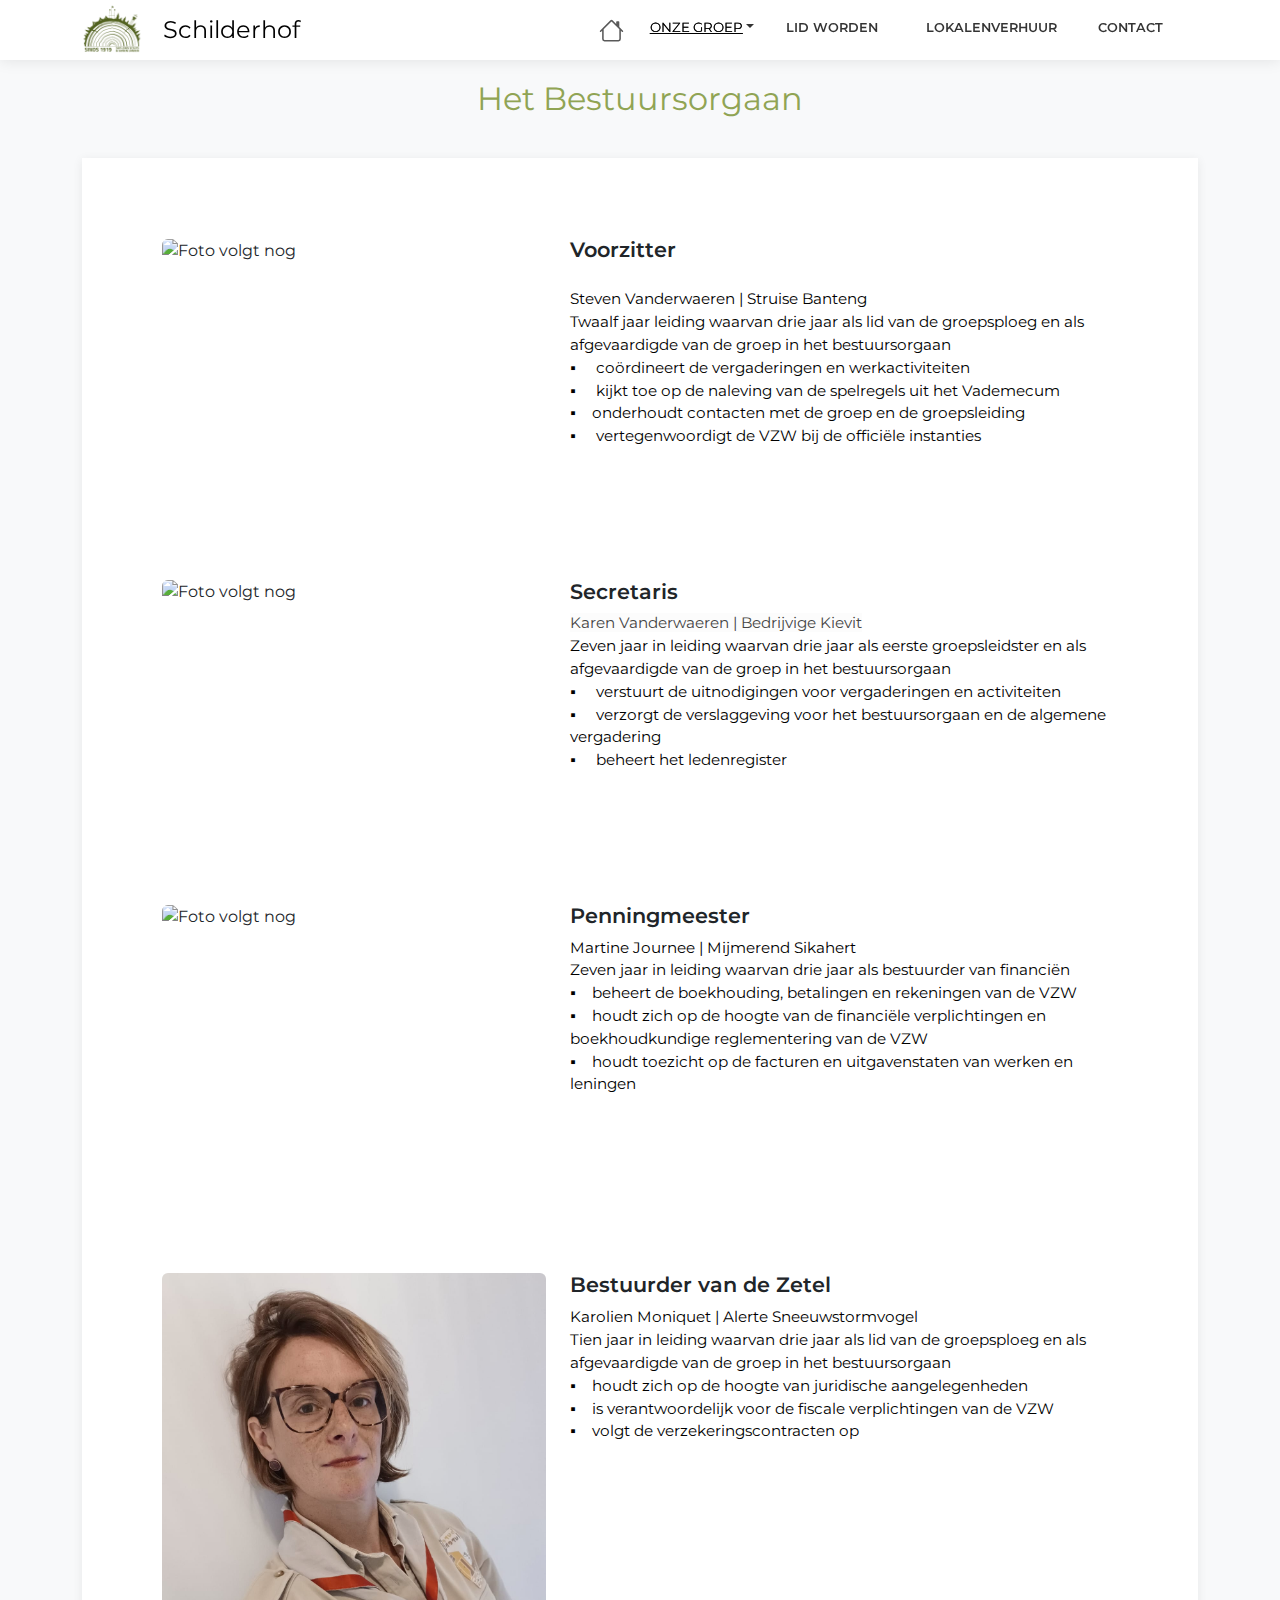
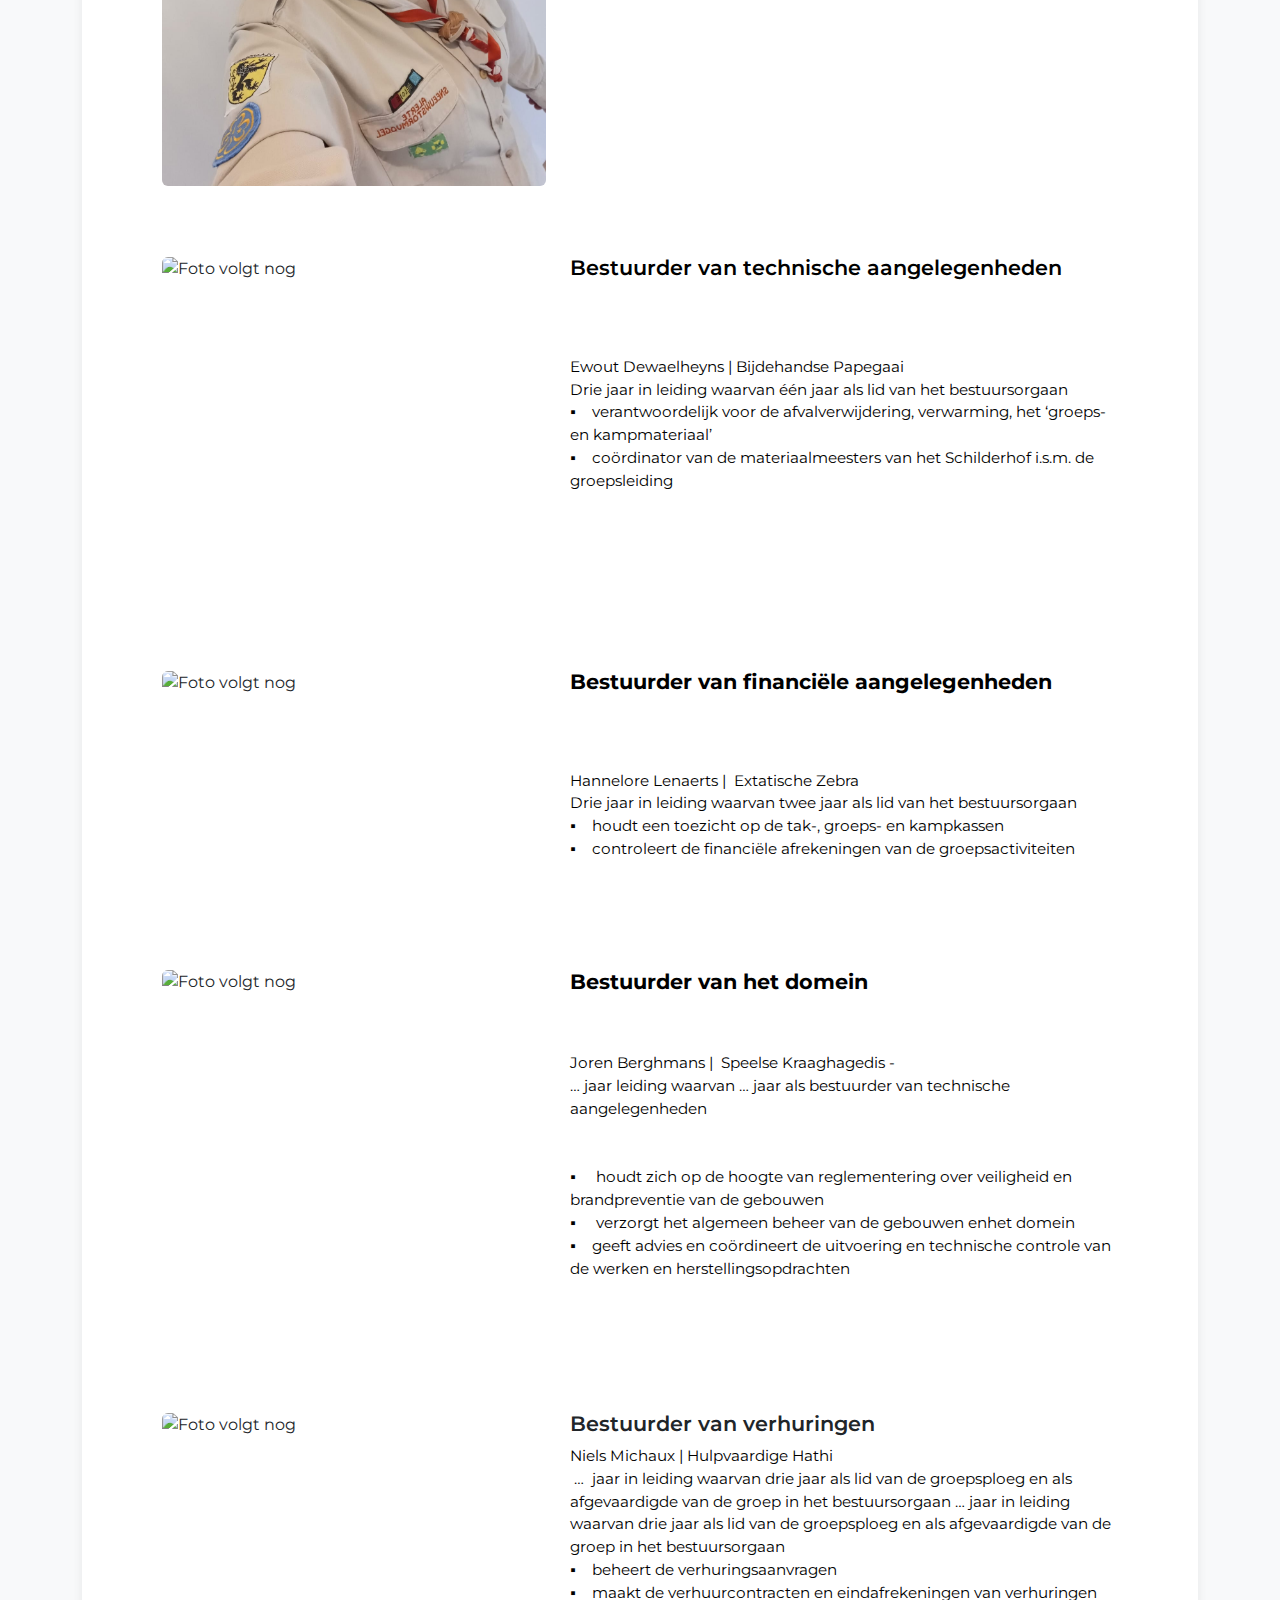
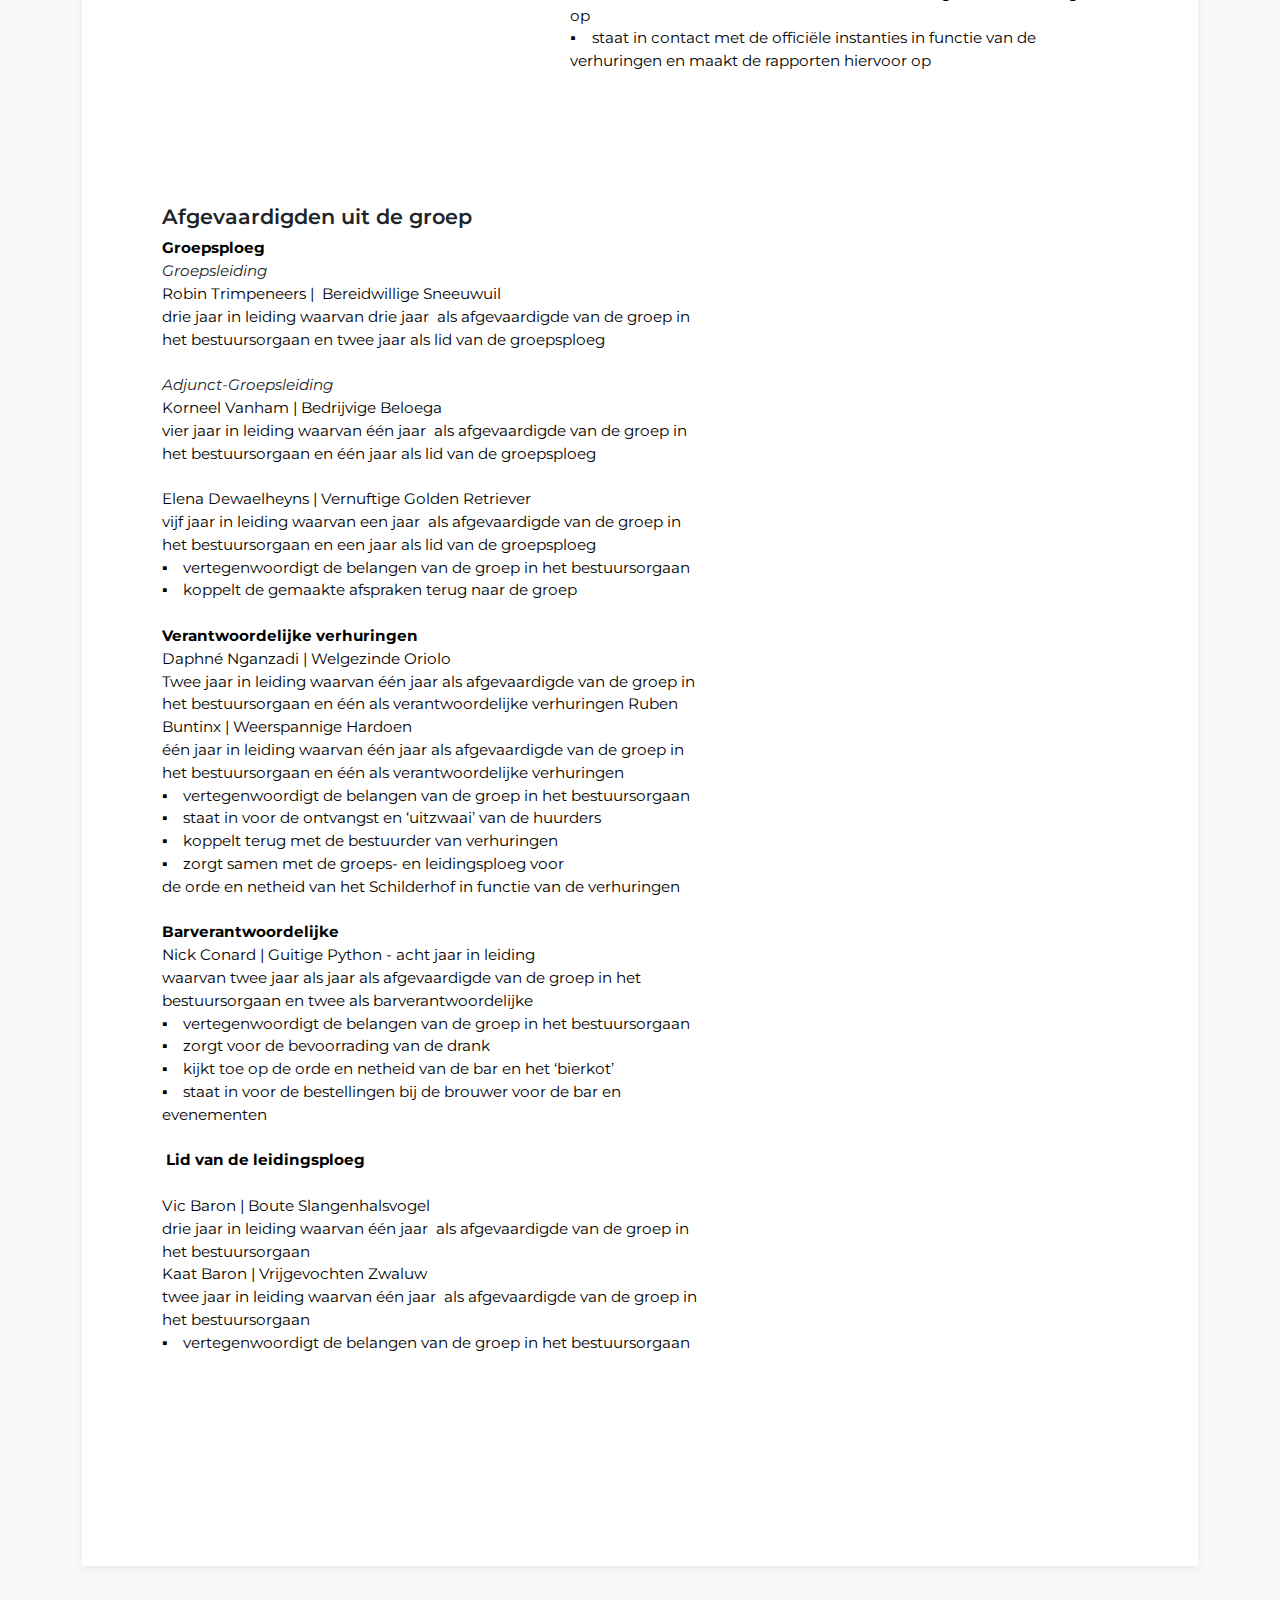
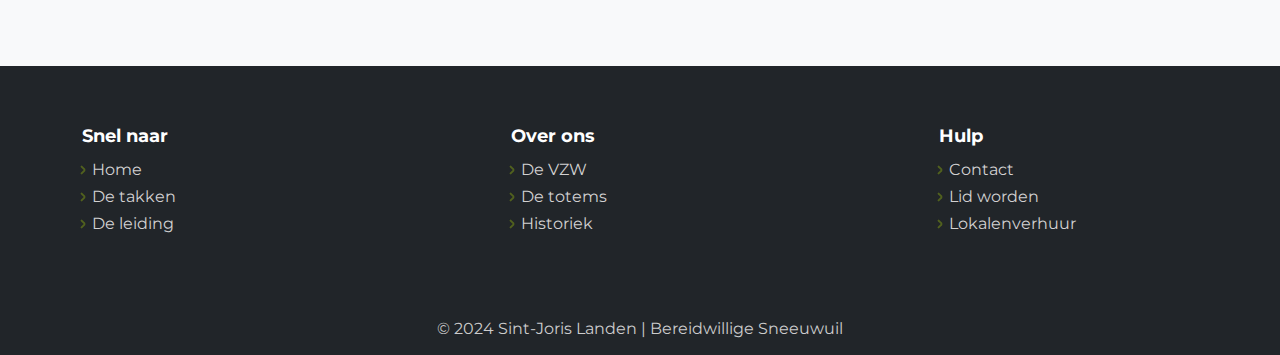
==== commit 1662d41c: "Edits before push to prod" ====
--- a/BOleden.html
+++ b/BOleden.html
@@ -4,7 +4,7 @@
 <head>
     <meta charset="utf-8">
     <meta name="viewport" content="width=device-width, initial-scale=1.0, shrink-to-fit=no">
-    <title>BO - Schilderhof</title>
+    <title>Bestuursorgaan - Schilderhof</title>
     <meta name="description" content="Landense Sint-Joris scouts">
     <link rel="icon" type="image/png" sizes="512x512" href="assets/img/Logos/cropped-Pictogram-site-groen-transparant-vierkant-2.png">
     <link rel="icon" type="image/png" sizes="512x512" href="assets/img/Logos/cropped-Pictogram-site-groen-transparant-vierkant-2.png">
@@ -45,100 +45,112 @@
                 <div class="block-content">
                     <div id="groepsploeg" class="clean-blog-post">
                         <div class="row">
-                            <div class="col-lg-5"><img class="rounded img-fluid" src="assets/img/Logos/cropped-Pictogram-site-groen-transparant-vierkant-2.png"></div>
+                            <div class="col-lg-5"><img class="rounded img-fluid" alt="Foto volgt nog" src="assets/img/Mensen/boLeden/stevenVanderwaeren.jpg"></div>
                             <div class="col-lg-7">
                                 <h3>Voorzitter</h3>
                                 <div class="info"></div>
-                                <p><span style="color: black;">Steven Vanderwaeren | Struise Banteng&nbsp;</span><br><span style="color: black;">twaalf jaar leiding waarvan drie jaar als lid van de groepsploeg en als afgevaardigde van&nbsp;de groep in het BO</span><br><span style="color: black;">▪&nbsp; &nbsp; &nbsp;coördineert de vergaderingen en werkactiviteiten</span><br><span style="color: black;">▪&nbsp; &nbsp; &nbsp;kijkt toe op de naleving van de spelregels uithet Vademecum</span><br><span style="color: black;">▪&nbsp; &nbsp; &nbsp;onderhoudt contacten met de groep en de GRL</span><br><span style="color: black;">▪&nbsp; &nbsp; &nbsp;vertegenwoordigt de vzw bij de officiële instanties</span><br><br><br></p>
-                            </div>
-                        </div>
-                    </div>
-                    <div class="clean-blog-post">
-                        <div class="row">
-                            <div class="col-lg-5"><img class="rounded img-fluid" src="assets/img/Takken/Takteken_kapoenen-zeehondjes_hr_rgb.jpg"></div>
+                                <p><span style="color: black;">Steven Vanderwaeren | Struise Banteng&nbsp;</span><br><span style="color: black;">Twaalf jaar leiding waarvan drie jaar als lid van de groepsploeg en als afgevaardigde van de groep in het bestuursorgaan</span><br><span style="color: black;">▪&nbsp; &nbsp; &nbsp;coördineert de vergaderingen en werkactiviteiten</span><br><span style="color: black;">▪&nbsp; &nbsp; &nbsp;kijkt toe op de naleving van de spelregels uit het Vademecum</span><br><span style="color: black;">▪&nbsp; &nbsp; onderhoudt contacten met de groep en de groepsleiding</span><br><span style="color: black;">▪&nbsp; &nbsp; &nbsp;vertegenwoordigt de VZW bij de officiële instanties</span><br><br><br></p>
+                            </div>
+                        </div>
+                    </div>
+                    <div class="clean-blog-post">
+                        <div class="row">
+                            <div class="col-lg-5"><img class="rounded img-fluid"  alt="Foto volgt nog"   src="assets/img/Mensen/boLeden/karenVanderwaeren.jpg"></div>
                             <div class="col-lg-7">
                                 <h3>Secretaris</h3>
-                                <p><span style="color: rgb(68, 68, 68); background-color: rgb(252, 252, 252);">Karen Vanderwaeren | Bedrijvige Kievit</span><br><span style="color: black;"> zeven jaar in leiding waarvan drie jaar als eerste groepsleidster en als afgevaardigde van de groep in het BO</span><br><span style="color: black;">▪&nbsp; &nbsp; &nbsp;verstuurt de uitnodigingen voor vergaderingen en&nbsp;activiteiten</span><br><span style="color: black;">▪&nbsp; &nbsp; &nbsp;verzorgt de verslaggeving voor het bestuursorgaan&nbsp;en de algemene vergadering</span><br><span style="color: black;">▪&nbsp; &nbsp; &nbsp;beheert het ledenregister</span><br><br><br></p>
-                            </div>
-                        </div>
-                    </div>
-                    <div class="clean-blog-post">
-                        <div class="row">
-                            <div class="col-lg-5"><img class="rounded img-fluid" src="assets/img/Takken/Takteken_(zee)kabouters-welpen_hr_rgb.jpg"></div>
+                                <p><span style="color: rgb(68, 68, 68); background-color: rgb(252, 252, 252);">Karen Vanderwaeren | Bedrijvige Kievit</span><br><span style="color: black;">Zeven jaar in leiding waarvan drie jaar als eerste groepsleidster en als afgevaardigde van de groep in het bestuursorgaan</span><br><span style="color: black;">▪&nbsp; &nbsp; &nbsp;verstuurt de uitnodigingen voor vergaderingen en activiteiten</span><br><span style="color: black;">▪&nbsp; &nbsp; &nbsp;verzorgt de verslaggeving voor het bestuursorgaan en de algemene vergadering</span><br><span style="color: black;">▪&nbsp; &nbsp; &nbsp;beheert het ledenregister</span><br><br><br></p>
+                            </div>
+                        </div>
+                    </div>
+                    <div class="clean-blog-post">
+                        <div class="row">
+                            <div class="col-lg-5"><img class="rounded img-fluid"  alt="Foto volgt nog"  src="assets/img/Mensen/boLeden/martineJournee.jpg"></div>
                             <div class="col-lg-7">
                                 <h3>Penningmeester</h3>
-                                <p><span style="color: black;">Martine&nbsp;Journee | Mijmerend Sikahert&nbsp;</span><br><span style="color: black;">zeven jaar in leiding waarvan … jaar als&nbsp;bestuurder van financiën</span><br><span style="color: black;">▪&nbsp; &nbsp; beheert de boekhouding, betalingen en rekeningen&nbsp;van de vzw</span><br><span style="color: black;">▪&nbsp; &nbsp; houdt zich op de hoogte van de financiële&nbsp;verplichtingen en boekhoudkundige reglementering van de vzw</span><br><span style="color: black;">▪&nbsp; &nbsp; houdt toezicht op de facturen en uitgevanstaten&nbsp;van werken en leningen</span><br><br><br><br><br></p>
-                            </div>
-                        </div>
-                    </div>
-                    <div class="clean-blog-post">
-                        <div class="row">
-                            <div class="col-lg-5"><img class="rounded img-fluid" src="assets/img/Takken/Takteken_(zee)kabouters-welpen_hr_rgb.jpg"></div>
+                                <p><span style="color: black;">Martine&nbsp;Journee | Mijmerend Sikahert&nbsp;</span><br><span style="color: black;">Zeven jaar in leiding waarvan drie jaar als bestuurder van financiën</span><br><span style="color: black;">▪&nbsp; &nbsp; beheert de boekhouding, betalingen en rekeningen van de VZW</span><br><span style="color: black;">▪&nbsp; &nbsp; houdt zich op de hoogte van de financiële verplichtingen en boekhoudkundige reglementering van de VZW</span><br><span style="color: black;">▪&nbsp; &nbsp; houdt toezicht op de facturen en uitgavenstaten van werken en leningen</span><br><br><br><br><br></p>
+                            </div>
+                        </div>
+                    </div>
+                    <div class="clean-blog-post">
+                        <div class="row">
+                            <div class="col-lg-5"><img class="rounded img-fluid"  alt="Foto volgt nog"  src="assets/img/Mensen/boLeden/karolienMoniquet.jpg"></div>
                             <div class="col-lg-7">
                                 <h3>Bestuurder van de Zetel</h3>
-                                <p><span style="color: black;">Karolien Moniquet | Alerte Sneeuwstormvogel </span><br><span style="color: black;">tien jaar in leiding waarvan drie jaar als lid van de groepsploeg en als afgevaardigde van de groep in het BO</span><br><span style="color: black;">▪&nbsp;&nbsp;&nbsp;&nbsp;houdt zich op de hoogte van juridische aangelegenheden</span><br><span style="color: black;">▪&nbsp;&nbsp;&nbsp;&nbsp;is verantwoordelijk voor de fiscale verplichtingen van de vzw</span><br><span style="color: black;">▪&nbsp;&nbsp;&nbsp;&nbsp;volgt de verzekeringscontracten op</span><br><br><br></p>
-                            </div>
-                        </div>
-                    </div>
-                    <div class="clean-blog-post">
-                        <div class="row">
-                            <div class="col-lg-5"><img class="rounded img-fluid" src="assets/img/Takken/Takteken_jonggidsen-jongverkenners-scheepsmakkers_hr_rgb%20web%202020.jpg"></div>
+                                <p><span style="color: black;">Karolien Moniquet | Alerte Sneeuwstormvogel </span><br><span style="color: black;">Tien jaar in leiding waarvan drie jaar als lid van de groepsploeg en als afgevaardigde van de groep in het bestuursorgaan</span><br><span style="color: black;">▪&nbsp;&nbsp;&nbsp;&nbsp;houdt zich op de hoogte van juridische aangelegenheden</span><br><span style="color: black;">▪&nbsp;&nbsp;&nbsp;&nbsp;is verantwoordelijk voor de fiscale verplichtingen van de VZW</span><br><span style="color: black;">▪&nbsp;&nbsp;&nbsp;&nbsp;volgt de verzekeringscontracten op</span><br><br><br></p>
+                            </div>
+                        </div>
+                    </div>
+                    <div class="clean-blog-post">
+                        <div class="row">
+                            <div class="col-lg-5"><img class="rounded img-fluid"  alt="Foto volgt nog"  src="assets/img/Mensen/boLeden/ewoutDewaelhyns.jpg"></div>
                             <div class="col-lg-7">
                                 <h3><span style="color: black;">Bestuurder van&nbsp;technische aangelegenheden </span><br><br><br></h3>
                                 <div class="info"></div>
-                                <p><span style="color: black;">Ewout Dewaelheyns | Bijdehandse Papegaai </span><br><span style="color: black;">staat al drie jaar in leiding waarvan een&nbsp;jaar als lid van het BO</span><br><span style="color: black;">▪&nbsp; &nbsp; verantwoordelijk voor de afvalverwijdering,&nbsp;verwarming, het ‘groeps- en kampmateriaal’</span><br><span style="color: black;">▪&nbsp; &nbsp; coördinator van de materiaalmeesters van het&nbsp;Schilderhof i.s.m. de GRL</span><br><br><br><br><br></p>
-                            </div>
-                        </div>
-                    </div>
-                    <div class="clean-blog-post">
-                        <div class="row">
-                            <div class="col-lg-5"><img class="rounded img-fluid" src="assets/img/Takken/Takteken_jonggidsen-jongverkenners-scheepsmakkers_hr_rgb%20web%202020.jpg"></div>
+                                <p><span style="color: black;">Ewout Dewaelheyns | Bijdehandse Papegaai </span><br><span style="color: black;">Drie jaar in leiding waarvan één jaar als lid van het bestuursorgaan</span><br><span style="color: black;">▪&nbsp; &nbsp; verantwoordelijk voor de afvalverwijdering,&nbsp;verwarming, het ‘groeps- en kampmateriaal’</span><br><span style="color: black;">▪&nbsp; &nbsp; coördinator van de materiaalmeesters van het&nbsp;Schilderhof i.s.m. de groepsleiding</span><br><br><br><br><br></p>
+                            </div>
+                        </div>
+                    </div>
+                    <div class="clean-blog-post">
+                        <div class="row">
+                            <div class="col-lg-5"><img class="rounded img-fluid"  alt="Foto volgt nog"  src="assets/img/Mensen/boLeden/hanneloreLenaerts.jpg"></div>
                             <div class="col-lg-7">
                                 <h3><strong><span style="color: black;">Bestuurder van financiële aangelegenheden</span></strong><br><br><br></h3>
                                 <div class="info"></div>
-                                <p><span style="color: black;">Hannelore Lenaerts |&nbsp; Extatische Zebra </span><br><span style="color: black;">staat al drie jaar in leiding waarvan twee jaar als lid van het BO</span><br><span style="color: black;">▪&nbsp; &nbsp; houdt een toezicht op de tak-, groeps- en&nbsp;kampkassen</span><br><span style="color: black;">▪&nbsp; &nbsp; controleert de financiële afrekeningen van de&nbsp;groepsactiviteiten</span><br><br></p>
-                            </div>
-                        </div>
-                    </div>
-                    <div class="clean-blog-post">
-                        <div class="row">
-                            <div class="col-lg-5"><img class="rounded img-fluid" src="assets/img/Takken/Takteken_(zee)gidsen-verkenners_hr_rgb%20web2020.jpg"></div>
+                                <p><span style="color: black;">Hannelore Lenaerts |&nbsp; Extatische Zebra </span><br><span style="color: black;">Drie jaar in leiding waarvan twee jaar als lid van het bestuursorgaan</span><br><span style="color: black;">▪&nbsp; &nbsp; houdt een toezicht op de tak-, groeps- en&nbsp;kampkassen</span><br><span style="color: black;">▪&nbsp; &nbsp; controleert de financiële afrekeningen van de&nbsp;groepsactiviteiten</span><br><br></p>
+                            </div>
+                        </div>
+                    </div>
+                    <div class="clean-blog-post">
+                        <div class="row">
+                            <div class="col-lg-5"><img class="rounded img-fluid"   alt="Foto volgt nog" src="assets/img/Mensen/boLeden/jorenBerghman.jpg"></div>
                             <div class="col-lg-7">
                                 <h3><strong><span style="color: black;">Bestuurder van het domein</span></strong><br><br><br></h3>
-                                <p><span style="color: black;">Joren Berghmans |&nbsp; Speelse Kraaghagedis -</span><br><span style="color: black;">… jaar leiding waarvan … jaar als bestuurder van technische aangelegenheden </span><br><br><br><span style="color: black;">▪&nbsp;&nbsp;&nbsp;&nbsp;&nbsp;houdt zich op de hoogte van reglementering over veiligheid en brandpreventie van de gebouwen</span><br><span style="color: black;">▪&nbsp;&nbsp;&nbsp;&nbsp;&nbsp;verzorgt het algemeen beheer van de gebouwen en</span><br><span style="color: black;">het domein</span><br><span style="color: black;">▪&nbsp;&nbsp;&nbsp;&nbsp;geeft advies en coördineert de uitvoering en technische controle van de werken en herstellingsopdrachten</span><br><br><br></p>
-                            </div>
-                        </div>
-                    </div>
-                    <div class="clean-blog-post">
-                        <div class="row">
-                            <div class="col-lg-5"><img class="rounded img-fluid" src="assets/img/Takken/Takteken_(zee)gidsen-verkenners_hr_rgb%20web2020.jpg"></div>
+                                <p><span style="color: black;">Joren Berghmans |&nbsp; Speelse Kraaghagedis -</span><br><span style="color: black;">… jaar leiding waarvan … jaar als bestuurder van technische aangelegenheden</span><br><br><br><span style="color: black;">▪&nbsp;&nbsp;&nbsp;&nbsp;&nbsp;houdt zich op de hoogte van reglementering over veiligheid en brandpreventie van de gebouwen</span><br><span style="color: black;">▪&nbsp;&nbsp;&nbsp;&nbsp;&nbsp;verzorgt het algemeen beheer van de gebouwen en</span><span style="color: black;">het domein</span><br><span style="color: black;">▪&nbsp;&nbsp;&nbsp;&nbsp;geeft advies en coördineert de uitvoering en technische controle van de werken en herstellingsopdrachten</span><br><br><br></p>
+                            </div>
+                        </div>
+                    </div>
+                    <div class="clean-blog-post">
+                        <div class="row">
+                            <div class="col-lg-5"><img class="rounded img-fluid"  alt="Foto volgt nog"  src="assets/img/Mensen/boLeden/nielsMichaux jpg"></div>
                             <div class="col-lg-7">
                                 <h3>Bestuurder van verhuringen</h3>
-                                <p><span style="color: black;">Niels Michaux | Hulpvaardige Hathi&nbsp;</span><br><span style="color: black;">&nbsp;…&nbsp; jaar in leiding waarvan drie jaar als lid van de groepsploeg en als afgevaardigde van de groep in het BO</span><br><span style="color: black;">▪&nbsp;&nbsp;&nbsp;&nbsp;beheert de verhuringsaanvragen</span><br><span style="color: black;">▪&nbsp;&nbsp;&nbsp;&nbsp;maakt de verhuurcontracten en eindafrekeningen van verhuringen op</span><br><span style="color: black;">▪&nbsp;&nbsp;&nbsp;&nbsp;staat in contact met de officiële instanties in functie van de verhuringen en maakt de rapporten hiervoor op</span><br><br><br></p>
-                            </div>
-                        </div>
-                    </div>
-                    <div class="clean-blog-post">
-                        <div class="row">
-                            <div class="col-lg-5"><img class="rounded img-fluid" src="assets/img/Takken/Takteken_jins-loodsen_hr_rgb%20web2020.jpg"></div>
+                                <p><span style="color: black;">Niels Michaux | Hulpvaardige Hathi&nbsp;</span><br><span style="color: black;">&nbsp;…&nbsp; jaar in leiding waarvan drie jaar als lid van de groepsploeg en als afgevaardigde van de groep in het bestuursorgaan …  jaar in leiding waarvan drie jaar als lid van de groepsploeg en als afgevaardigde van de groep in het bestuursorgaan</span><br><span style="color: black;">▪&nbsp;&nbsp;&nbsp;&nbsp;beheert de verhuringsaanvragen</span><br><span style="color: black;">▪&nbsp;&nbsp;&nbsp;&nbsp;maakt de verhuurcontracten en eindafrekeningen van verhuringen op</span><br><span style="color: black;">▪&nbsp;&nbsp;&nbsp;&nbsp;staat in contact met de officiële instanties in functie van de verhuringen en maakt de rapporten hiervoor op</span><br><br><br></p>
+                            </div>
+                        </div>
+                    </div>
+                    <div class="clean-blog-post">
+                        <div class="row">
+
                             <div class="col-lg-7">
                                 <h3>Afgevaardigden uit de groep</h3>
                                 <p>
                                     <strong><span style="color: black;">Groepsploeg</span></strong>
                                     <br><i>Groepsleiding</i>
-                                    <br><span style="color: black;">Robin Trimpeneers |&nbsp; Bereidwillige Sneeuwuil</span><br><span style="color: black;">drie jaar in leiding waarvan drie jaar &nbsp;als&nbsp;afgevaardigde van de groep in het BO en twee&nbsp;jaar als lid van de groepsploeg</span><br>
+                                    <br><span style="color: black;">Robin Trimpeneers |&nbsp; Bereidwillige Sneeuwuil</span><br><span style="color: black;">drie jaar in leiding waarvan drie jaar &nbsp;als&nbsp;afgevaardigde van de groep in het bestuursorgaan en twee&nbsp;jaar als lid van de groepsploeg</span><br>
                                     <br><i>Adjunct-Groepsleiding</i>
-                                    <br><span style="color: black;">Korneel Vanham | Bedrijvige Beloega </span><br><span style="color: black;">vier jaar in leiding waarvan een jaar &nbsp;als&nbsp;afgevaardigde van de groep in het BO en twee&nbsp;jaar als lid van de groepsploeg</span><br>
-                                    <br><span style="color: black;">Elena Dewaelheyns | Vernuftige Golden Retriever </span><br><span style="color: black;">vijf jaar in leiding waarvan een jaar &nbsp;als&nbsp;afgevaardigde van de groep in het BO en twee&nbsp;jaar als lid van de groepsploeg</span><br>
-
-
-                                    <span style="color: black;">▪&nbsp; &nbsp; vertegenwoordigt de belangen van de groep in het&nbsp;BO</span><br><span style="color: black;">▪&nbsp; &nbsp; koppelt de gemaakte afspraken terug naar de groep</span>
-                                    <br><br><strong><span style="color: black;">Verantwoordelijke verhuringen</span></strong><br><span style="color: black;">Daphné Nganzadi | Welgezinde Oriolo  - twee&nbsp; jaar in leiding waarvan een&nbsp;</span><br><span style="color: black;">jaar als afgevaardigde van de groep in het BO en een als verantwoordelijke</span><br><span style="color: black;">verhuringen</span><br><span style="color: black;">▪&nbsp;&nbsp;&nbsp;&nbsp;vertegenwoordigt de belangen van de groep in het BO</span><br><span style="color: black;">▪&nbsp;&nbsp;&nbsp;&nbsp;staat in voor de ontvangst en ‘uitzwaai’ van dehuurders</span><br><span style="color: black;">▪&nbsp;&nbsp;&nbsp;&nbsp;koppelt terug met de bestuurder van verhuringen</span><br><span style="color: black;">▪&nbsp;&nbsp;&nbsp;&nbsp;zorgt samen met de groeps- en leidingsploeg voor</span><br><span style="color: black;">de orde en netheid van het Schilderhof in functie van de verhuringen</span><br><br><strong><span style="color: black;">Barverantwoordelijke</span></strong><span style="color: black;">&nbsp;</span><br><span style="color: black;">Nick Conard |&nbsp;Guitige Python - acht jaar in leiding</span><br><span style="color: black;">waarvan twee jaar als jaar als&nbsp;afgevaardigde van de groep in het BO en twee als barverantwoordelijke</span><br><span style="color: black;">▪&nbsp; &nbsp; vertegenwoordigt de belangen van de groep in het&nbsp;BO</span><br><span style="color: black;">▪&nbsp; &nbsp; zorgt voor de bevoorrading van de drank</span><br><span style="color: black;">▪&nbsp; &nbsp; kijkt toe op de orde en netheid van de bar en het&nbsp;‘bierkot’</span><br><span style="color: black;">▪&nbsp; &nbsp; staat in voor de bestellingen bij de brouwer voor&nbsp;de bar en evenementen</span><br><br><span style="color: black;">&nbsp;</span><strong><span style="color: black;">Lid van de</span></strong><br><strong><span style="color: black;">leidingsploeg</span></strong><br><br>
-                                    <span style="color: black;">Vic Baron | Boute Slangenhalsvogel </span><br><span style="color: black;">drie jaar in leiding waarvan een jaar &nbsp;als&nbsp;afgevaardigde van de groep in het BO<br>
-                                    <span style="color: black;">Kaat Baron | Vrijgevochten Zwaluw</span><br><span style="color: black;">drie jaar in leiding waarvan een jaar &nbsp;als&nbsp;afgevaardigde van de groep in het BO<br>
-
-
-                                        <span style="color: black;">▪&nbsp; &nbsp; vertegenwoordigt de belangen van de groep in het&nbsp;BO</span><br><br><br></span></span></p>
+                                    <br><span style="color: black;">Korneel Vanham | Bedrijvige Beloega </span><br><span style="color: black;">vier jaar in leiding waarvan één jaar &nbsp;als&nbsp;afgevaardigde van de groep in het bestuursorgaan en één&nbsp;jaar als lid van de groepsploeg</span><br>
+                                    <br><span style="color: black;">Elena Dewaelheyns | Vernuftige Golden Retriever </span><br><span style="color: black;">vijf jaar in leiding waarvan een jaar &nbsp;als&nbsp;afgevaardigde van de groep in het bestuursorgaan en een&nbsp;jaar als lid van de groepsploeg</span><br>
+
+
+                                    <span style="color: black;">▪&nbsp; &nbsp; vertegenwoordigt de belangen van de groep in het&nbsp;bestuursorgaan</span><br><span style="color: black;">▪&nbsp; &nbsp; koppelt de gemaakte afspraken terug naar de groep</span>
+                                    <br><br><strong><span style="color: black;">Verantwoordelijke verhuringen</span></strong><br>
+                                    <span style="color: black;">Daphné Nganzadi | Welgezinde Oriolo <br> Twee  jaar in leiding waarvan één jaar als afgevaardigde van de groep in het bestuursorgaan en één als verantwoordelijke verhuringen
+                                    <span style="color: black;">Ruben Buntinx | Weerspannige Hardoen <br> één jaar in leiding waarvan één jaar als afgevaardigde van de groep in het bestuursorgaan en één als verantwoordelijke verhuringen
+                                    </span><br><span style="color: black;">▪&nbsp;&nbsp;&nbsp;&nbsp;vertegenwoordigt de belangen van de groep in het bestuursorgaan</span><br><span style="color: black;">▪&nbsp;&nbsp;&nbsp;&nbsp;staat in voor de ontvangst en ‘uitzwaai’ van de huurders</span><br><span style="color: black;">▪&nbsp;&nbsp;&nbsp;&nbsp;koppelt terug met de bestuurder van verhuringen</span>
+                                        <br><span style="color: black;">▪&nbsp;&nbsp;&nbsp;&nbsp;zorgt samen met de groeps- en leidingsploeg voor</span><br><span style="color: black;">de orde en netheid van het Schilderhof in functie van de verhuringen</span><br>
+                                        <br><strong><span style="color: black;">Barverantwoordelijke</span></strong><span style="color: black;">&nbsp;</span>
+                                        <br><span style="color: black;">Nick Conard |&nbsp;Guitige Python - acht jaar in leiding</span>
+                                        <br><span style="color: black;">waarvan twee jaar als jaar als&nbsp;afgevaardigde van de groep in het bestuursorgaan en twee als barverantwoordelijke</span>
+                                        <br><span style="color: black;">▪&nbsp; &nbsp; vertegenwoordigt de belangen van de groep in het&nbsp;bestuursorgaan</span>
+                                        <br><span style="color: black;">▪&nbsp; &nbsp; zorgt voor de bevoorrading van de drank</span><br><span style="color: black;">▪&nbsp; &nbsp; kijkt toe op de orde en netheid van de bar en het&nbsp;‘bierkot’</span><br><span style="color: black;">▪&nbsp; &nbsp; staat in voor de bestellingen bij de brouwer voor&nbsp;de bar en evenementen</span><br>
+                                        <br><span style="color: black;">&nbsp;</span><strong><span style="color: black;">Lid van de</span></strong><strong><span style="color: black;"> leidingsploeg</span></strong><br><br>
+
+
+                                        <span style="color: black;">Vic Baron | Boute Slangenhalsvogel </span><br><span style="color: black;">drie jaar in leiding waarvan één jaar &nbsp;als&nbsp;afgevaardigde van de groep in het bestuursorgaan<br>
+                                    <span style="color: black;">Kaat Baron | Vrijgevochten Zwaluw</span><br><span style="color: black;">twee jaar in leiding waarvan één jaar &nbsp;als&nbsp;afgevaardigde van de groep in het bestuursorgaan<br>
+
+
+                                                <span style="color: black;">▪&nbsp; &nbsp; vertegenwoordigt de belangen van de groep in het&nbsp;bestuursorgaan</span><br><br><br></span></span></span></p>
                             </div>
                         </div>
                     </div>
